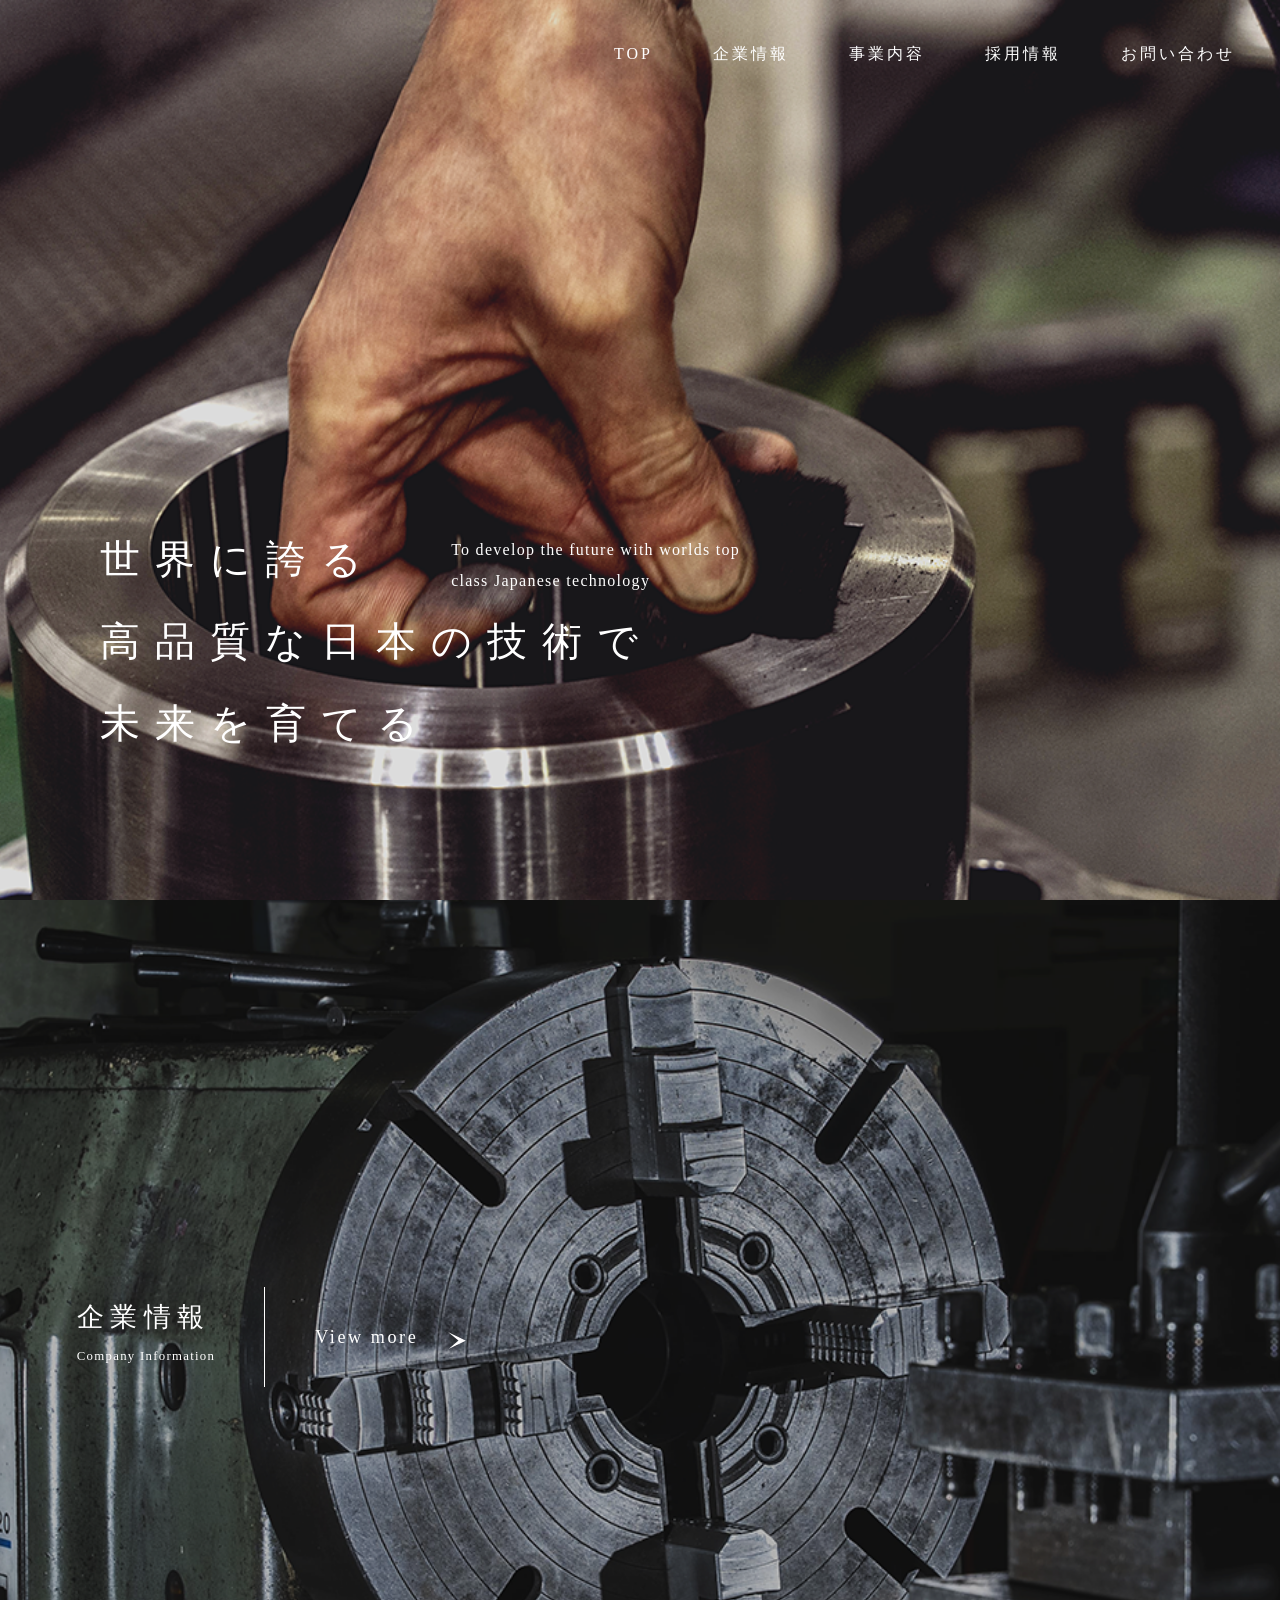
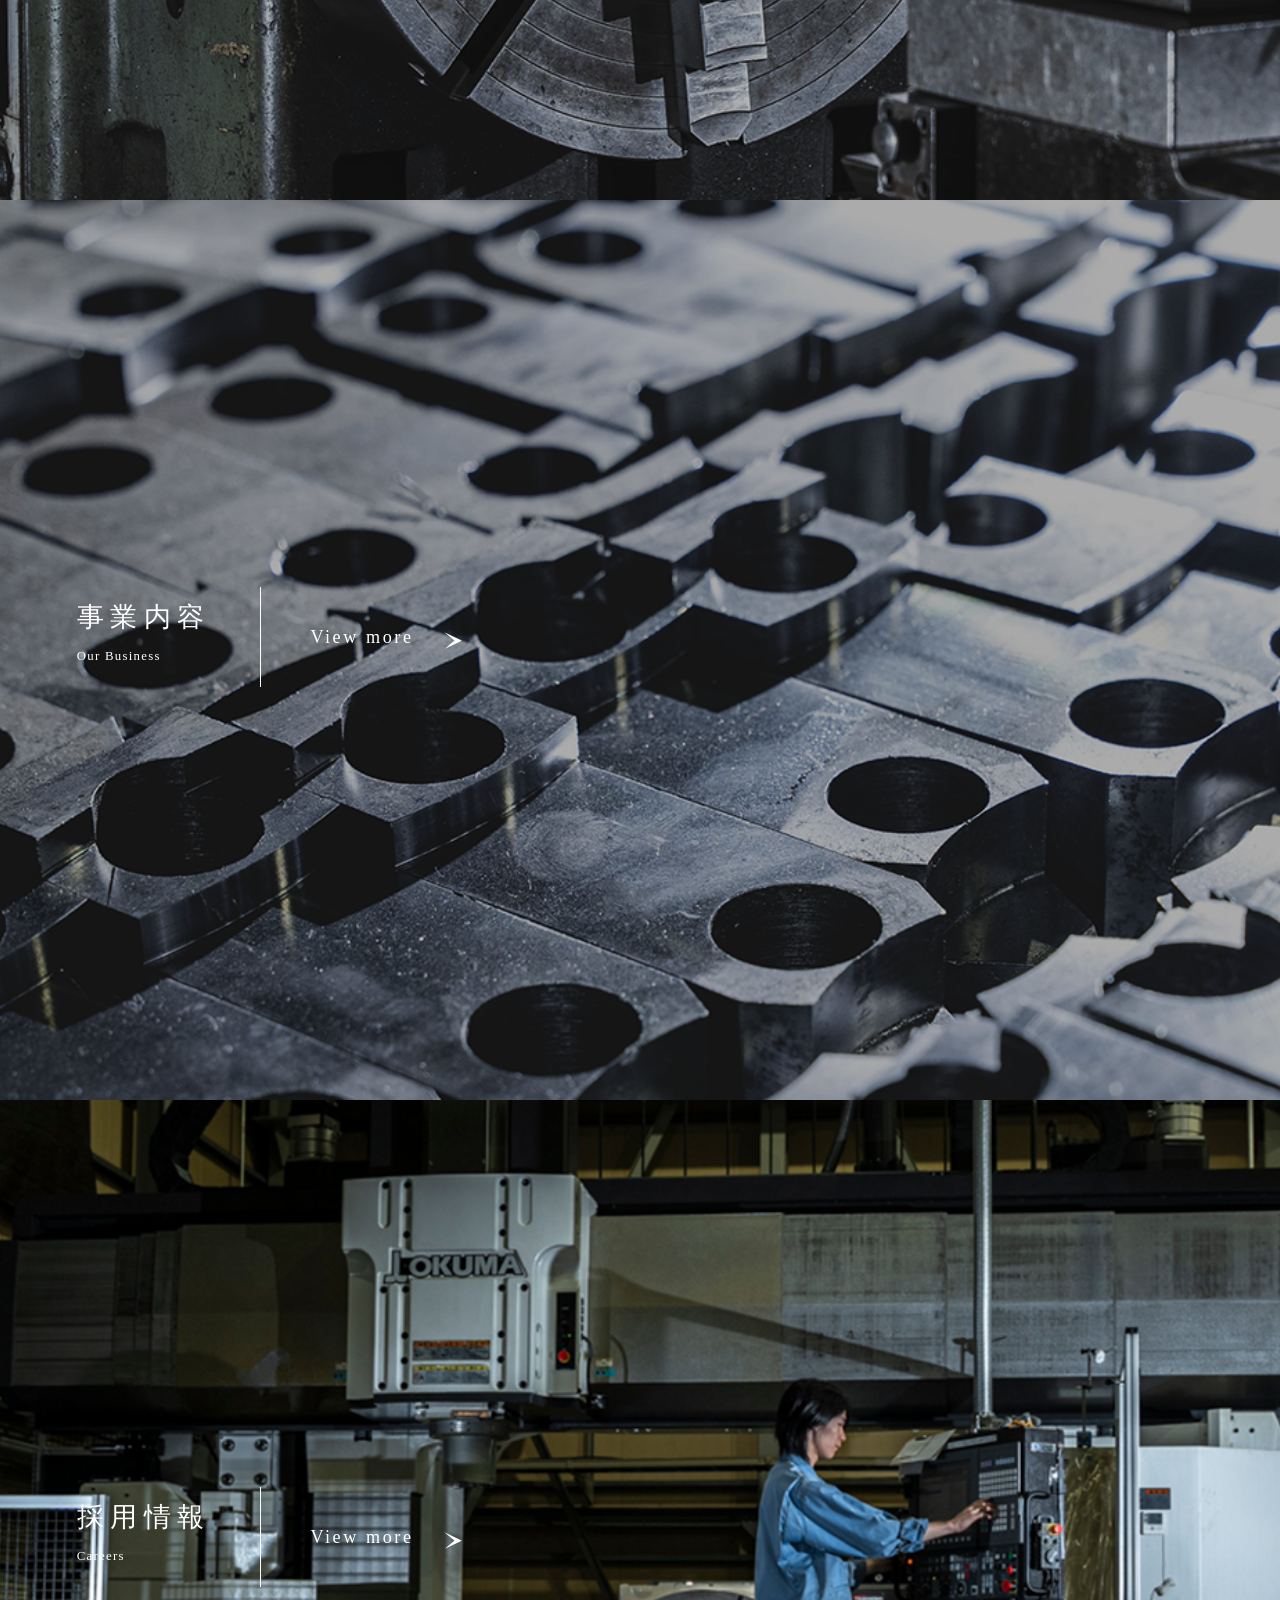
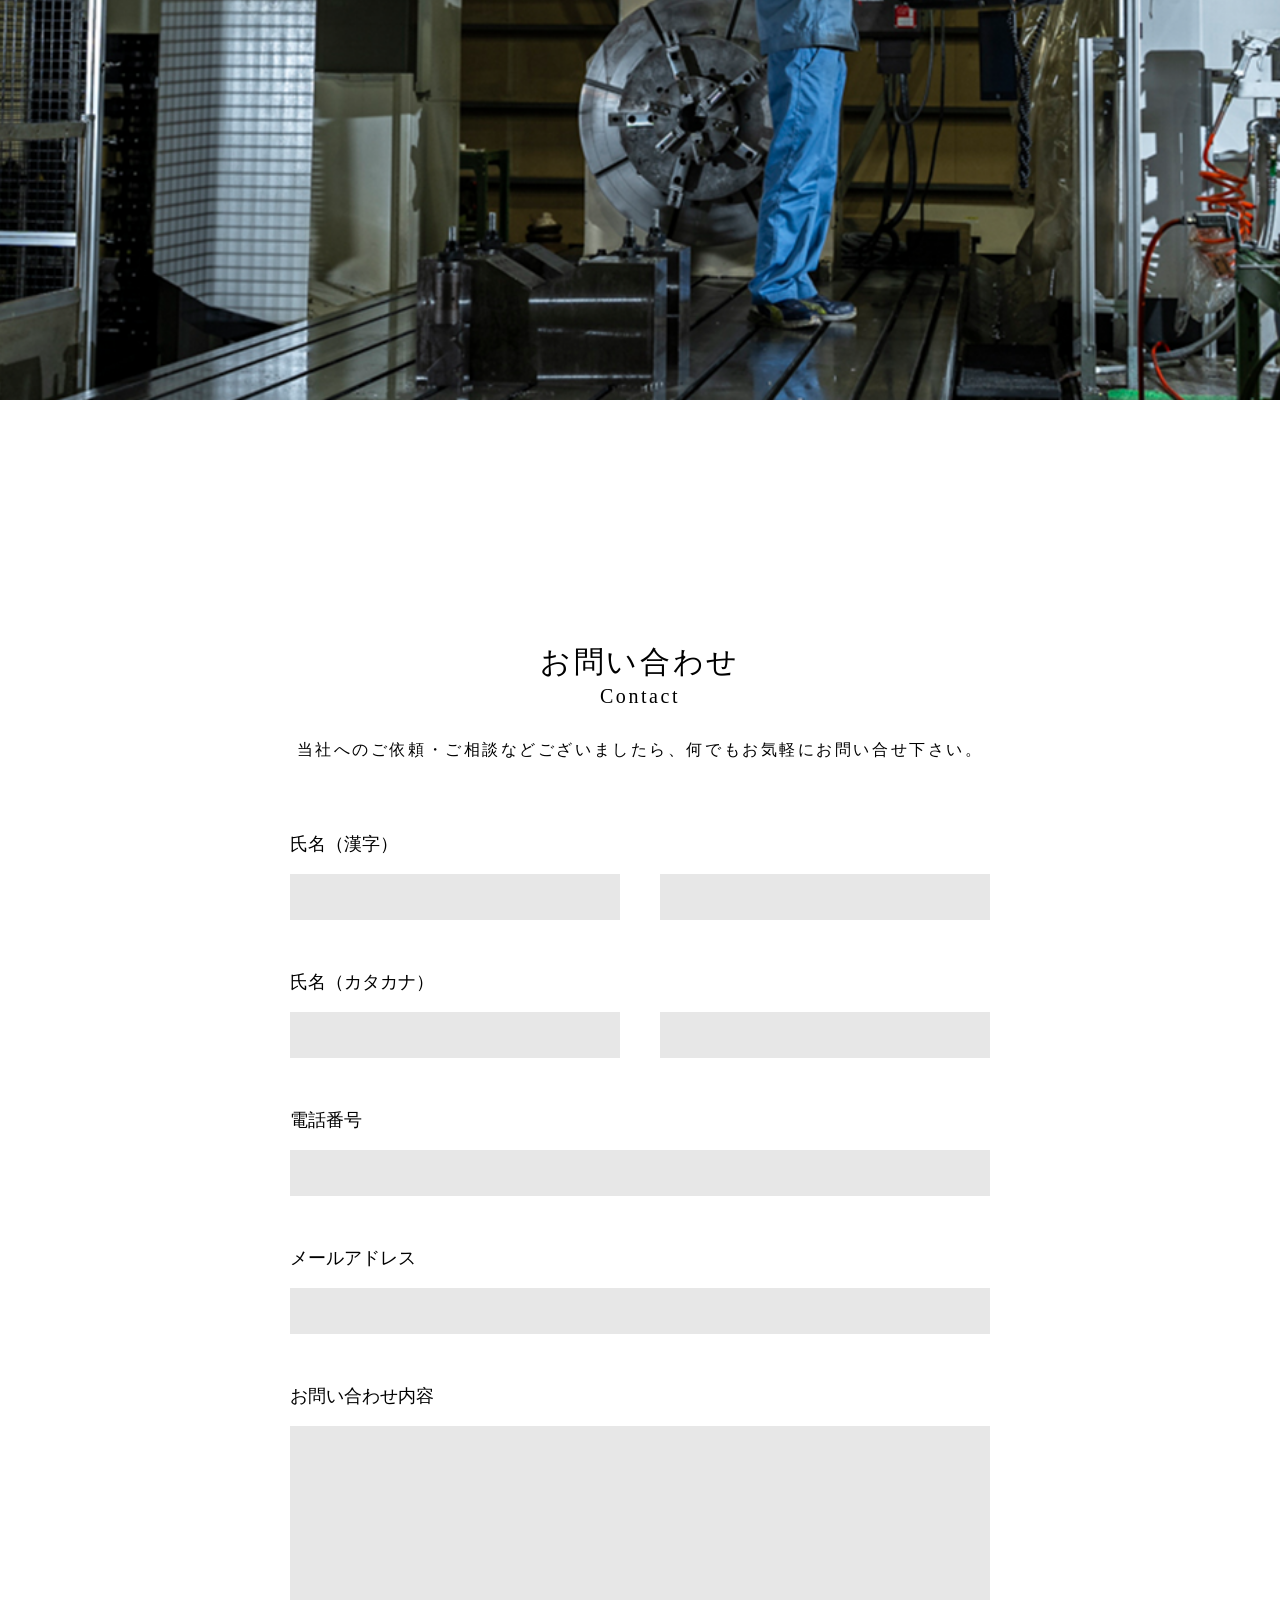
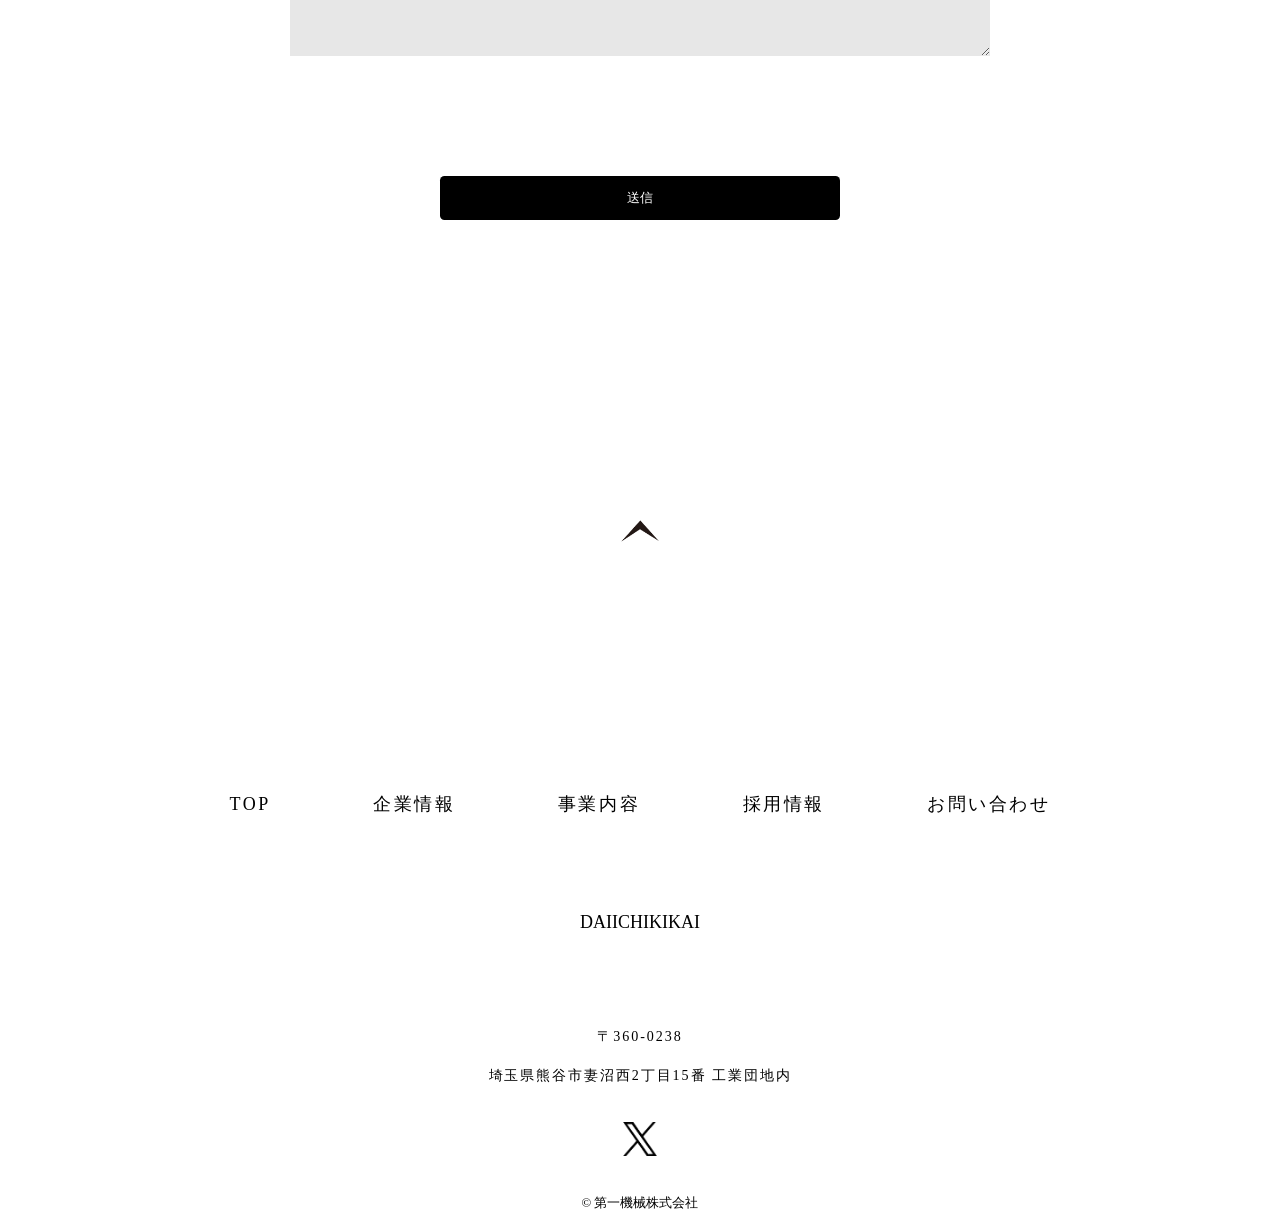
==== index.html @ a6902fd4 "first commit" ====
<!doctype html>
<html lang="ja">

<head>
  <meta charset="UTF-8">
  <meta http-equiv="X-UA-Compatible" content="IE=edge">
  <meta name="format-detection" content="telephone=no">
  <meta name="viewport" content="width = device-width, initial-scale=1, user-scalable=yes">
  <meta name="thumbnail" href="assets/images/thumbnail.png" />
  <title>第一機械株式会社</title>
  <link rel="stylesheet" href="assets/css/reset.css">
  <link rel="stylesheet" href="assets/css/common.css">
  <link rel="stylesheet" href="assets/css/top.css">
  <meta name="description" content="第一機械株式会社｜世界に誇る高品質な日本の技術で未来を育てる">
  <meta property="og:title" content="第一機械株式会社｜世界に誇る高品質な日本の技術で未来を育てる">
  <meta property="og:description" content="第一機械株式会社｜世界に誇る高品質な日本の技術で未来を育てる">
  <meta property="og:site_name" content="第一機械株式会社">
  <meta property="og:type" content="website">
  <meta property="og:image" content="assets/images/ogimage.png" />
  <link rel="icon" href="assets/images/favicon.ico" />

  <script>
    (function (d) {
      var config = {
        kitId: 'tjo6gta',
        scriptTimeout: 3000,
        async: true
      },
        h = d.documentElement, t = setTimeout(function () { h.className = h.className.replace(/\bwf-loading\b/g, "") + " wf-inactive"; }, config.scriptTimeout), tk = d.createElement("script"), f = false, s = d.getElementsByTagName("script")[0], a; h.className += " wf-loading"; tk.src = 'https://use.typekit.net/' + config.kitId + '.js'; tk.async = true; tk.onload = tk.onreadystatechange = function () { a = this.readyState; if (f || a && a != "complete" && a != "loaded") return; f = true; clearTimeout(t); try { Typekit.load(config) } catch (e) { } }; s.parentNode.insertBefore(tk, s)
    })(document);
  </script>
  <script>
    (function (d) {
      var config = {
        kitId: 'pbh4xmw',
        scriptTimeout: 3000,
        async: true
      },
        h = d.documentElement, t = setTimeout(function () { h.className = h.className.replace(/\bwf-loading\b/g, "") + " wf-inactive"; }, config.scriptTimeout), tk = d.createElement("script"), f = false, s = d.getElementsByTagName("script")[0], a; h.className += " wf-loading"; tk.src = 'https://use.typekit.net/' + config.kitId + '.js'; tk.async = true; tk.onload = tk.onreadystatechange = function () { a = this.readyState; if (f || a && a != "complete" && a != "loaded") return; f = true; clearTimeout(t); try { Typekit.load(config) } catch (e) { } }; s.parentNode.insertBefore(tk, s)
    })(document);
  </script>
</head>

<body>

  <header>
    <div id="header">
      <nav>
        <ul id="navi">
          <li><a href="index.html">TOP</a></li>
          <li><a href="company.html">企業情報</a></li>
          <li><a href="business.html">事業内容</a></li>
          <li><a href="careers.html">採用情報</a></li>
          <li><a href="index.html#contact">お問い合わせ</a></li>
        </ul>
      </nav>

      <!-- ボタン部分ここを後で追加するだけ-->
      <div class="nav_btn" id="nav_btn">
        <span class="hamburger_line hamburger_line1"></span>
        <span class="hamburger_line hamburger_line2"></span>
        <span class="hamburger_line hamburger_line3"></span>
      </div>
      <div class="nav_bg" id="nav_bg"></div>
      <!-- /ボタン部分ここを後で追加するだけ-->

    </div>
  </header>



  <main class="main">
    <section class="top">
      <h1>
        <img class="top_img" src="assets/images/top_top.png" alt="トップ写真">
      </h1>
      <div class="top_detail">
        <div class="top_detail_inner">
          <div class="top_title-eg">To develop the future with worlds top <br>class Japanese technology</div>
          <div class="top_title">世界に誇る<br>高品質な日本の技術で<br>未来を育てる</div>
        </div>
      </div>
    </section>
    <section class="heading">
      <a href="company.html" class="heading_img">
        <img class="top_img" src="assets/images/top_campany.png" alt="トップ企業情報写真">
        <div class="heading_detai">
          <div class="title">
            <h2 class="heading_title">企業情報</h2>
            <div class="heading_title-eng">Company Information</div>
          </div>
          <div class="viebtn">
            <div class="viewmore">View more</div>
            <div class="vie_arrow">
              <img src="assets/images/arrow.png" alt="矢印">
            </div>
          </div>
        </div>
      </a>
    </section>
    <section class="heading">
      <a href="business.html" class="heading_img">
        <img class="top_img" src="assets/images/top_business.png" alt="トップ事業内容写真">
        <div class="heading_detai">
          <div class="title">
            <h2 class="heading_title">事業内容</h2>
            <div class="heading_title-eng">Our Business</div>
          </div>
          <div class="viebtn">
            <div class="viewmore">View more</div>
            <div class="vie_arrow">
              <img src="assets/images/arrow.png" alt="矢印">
            </div>
          </div>
        </div>
      </a>
    </section>
    <section class="heading">
      <a href="careers.html" class="heading_img">
        <img class="top_img" src="assets/images/top_careers.png" alt="トップ採用情報写真">
        <div class="heading_detai">
          <div class="title">
            <h2 class="heading_title">採用情報</h2>
            <div class="heading_title-eng">Careers</div>
          </div>
          <div class="viebtn">
            <div class="viewmore">View more</div>
            <div class="vie_arrow">
              <img src="assets/images/arrow.png" alt="矢印">
            </div>
          </div>
        </div>
      </a>
    </section>
    <section>
      <div id="contact" class="contact">
        <div class="contact_title_container">
          <h2 class="contact_title">お問い合わせ</h2>
          <div class="contact_title-eng">Contact</div>
          <div class="contact_info">当社へのご依頼・ご相談などございましたら、<br class="sp_br">何でもお気軽にお問い合せ下さい。</div>
        </div>
        <form class="c-form"
          action="https://docs.google.com/forms/u/0/d/e/1FAIpQLScU6Q8vsycvmZbDkcTQjbGHfYc9w9YOo4WXfGH4aflBYgTzhw/formResponse"
          method="POST">
          <div class="c-form__item">
            <label class="c-form__label" for="field-name">氏名（漢字）</label>
            <div class="c-form__input-wrap">
              <input name="entry.2005620554" class="c-form__input" id="field-name" type="text" required="required" />
              <input name="entry.631674752" class="c-form__input" id="field-name" type="text" required="required" />
            </div>
          </div>
          <div class="c-form__item">
            <label class="c-form__label" for="field-name">氏名（カタカナ）</label>
            <div class="c-form__input-wrap">
              <input name="entry.47301622" class="c-form__input" id="field-kana" type="text" required="required" />
              <input name="entry.980879942" class="c-form__input" id="field-kana" type="text" required="required" />
            </div>
          </div>
          <div class="c-form__item">
            <label class="c-form__label" for="field-mail">電話番号</label>
            <input name="entry.1166974658" class="c-form__input" id="field-tel" type="tel" required="required" />
          </div>
          <div class="c-form__item">
            <label class="c-form__label" for="field-mail">メールアドレス</label>
            <input name="entry.1045781291" class="c-form__input" id="field-mail" type="email" required="required" />
          </div>
          <div class="c-form__item">
            <label class="c-form__label" for="field-message">お問い合わせ内容</label>
            <textarea name="entry.839337160" class="c-form__input" id="field-message"></textarea>
          </div>
          <div class="c-form__submit">
            <button class="contact-submit" type="submit">送信</button>
          </div>
        </form>
      </div>

    </section>


  </main>
  <footer class="footer">
    <div class="footer_content">
      <a href="#" id="page-top">
        <i class="footer_arrow">
          <img class="footer_arrow-img" src="assets/images/footerarrow.png" alt="トップへ戻る">
        </i>
      </a>
    </div>
    <ul class="nav">
      <li class="nav_list"><a class="nav_list-text" href="index.html">TOP</a></li>
      <li class="nav_list"><a class="nav_list-text" href="company.html">企業情報</a></li>
      <li class="nav_list"><a class="nav_list-text" href="business.html">事業内容</a></li>
      <li class="nav_list"><a class="nav_list-text" href="careers.html">採用情報</a></li>
      <li class="nav_list"><a class="nav_list-text" href="index.html#contact">お問い合わせ</a></li>
    </ul>
    <div class="logo">
      <div class="logo_img">
        <a href="">
          <img src="" alt="">
        </a>
      </div>
      <div class="name">DAIICHIKIKAI</div>
    </div>
    <div class="footer_access">
      <p>〒360-0238</p>
      <p class="footer_address">埼玉県熊谷市妻沼西2丁目15番 工業団地内</p>
    </div>
    <div class="sns">
      <ul class="sns">
        <li class="insta">
          <a target="_blank" href="https://x.com/UEyrpwnJqnm4yL0?s=20">
            <img src="assets/images/x.png" alt="X">
          </a>
        </li>
      </ul>
    </div>
    <div class="copywriter"><small>&copy; 第一機械株式会社</small></div>
    </div>
  </footer>

  <script>

    /* SP menu */
    function toggleNav() {
      var body = document.body;
      var hamburger = document.getElementById('nav_btn');
      var blackBg = document.getElementById('nav_bg');

      hamburger.addEventListener('click', function () {
        body.classList.toggle('nav_open'); //メニュークリックでnav-openというクラスがbodyに付与
      });
      blackBg.addEventListener('click', function () {
        body.classList.remove('nav_open'); //もう一度クリックで解除
      });
    }
    toggleNav();

  </script>
</body>

</html>
---- assets/css/common.css ----
@charset "UTF-8";


html {
  font-size: 62.5%;
  width: 100%;
  box-sizing: border-box;
  scroll-behavior: smooth;
  -webkit-font-smoothing: antialiased;
}

body {
  color: #ffffff;
  font-family: ryo-text-plusn, serif;
  font-weight: 500;
  font-size: 1.6rem;
}

a:hover {
  opacity: 0.5;
}

.none {
  display: none;
}

.wrapper {
  overflow: hidden;
}

*,
::before,
::after {
  box-sizing: border-box;
}

img {
  width: 100%;
  height: auto;
  vertical-align: bottom;
}

.footer {
  background-color: #fff;
  font-size: 1vw;
  color: #000;
}

.footer_content {
  text-align: center;
}

.footer_arrow-img {
  margin-top: 180px;
  width: 3%;
}

.nav {
  margin-top: 250px;
  display: flex;
  justify-content: center;
  font-size: 12px;
  font-weight: lighter;
}

.nav_list-text {
  color: #000;
  text-decoration: none;
  font-weight: lighter;
}

.nav_list {
  list-style: none;
  letter-spacing: 0.2vw;
  font-size: 18px;
}

.nav>.nav_list {
  margin: 0px 4vw;
}

.name {
  color: #000;
  font-size: 18px;
  text-align: center;
  margin-top: 70px;
}

.footer_access {
  margin-top: 90px;
  color: #000;
  font-size: 1.1vw;
  text-align: center;
  letter-spacing: 0.15vw;
}

.footer_address {
  margin-top: 15px;
}

.insta {
  margin-top: 35px;
  list-style: none;
  width: 2.6%;
  height: 2.6%;
  margin: 35px auto;
}

.copywriter {
  margin-top: 30px;
  color: #000;
  font-size: 1vw;
  text-align: center;
}

@media(max-width: 767px) {



  .footer {
    background-color: #fff;
    font-size: 1vw;
    color: #000;
  }

  .footer_content {
    text-align: center;
  }


  .footer_arrow-img {
    margin-top: 100px;
    width: 7%;
  }

  .nav {
    margin-top: 100px;
    display: block;
    text-align: center;
    justify-content: center;
    padding: 0 30px;
    font-size: 18px;
  }

  .nav_list {
    list-style: none;
    letter-spacing: 0.2vw;
  }

  .nav>.nav_list:nth-child(n+2) {
    margin-top: 40px;
  }

  */ .name {
    margin-top: 120px;
    font-size: 20px;
  }

  .footer_access {
    font-size: 12px;
    text-align: center;
    letter-spacing: 1.5px;
  }

  .footer_address {
    margin-top: 10px;
  }

  .insta {
    margin-top: 35px;
    list-style: none;
    width: 4.6%;
    height: 4.6%;
    margin: 35px auto;
  }

  .copywriter {
    font-size: 12px;
  }
}


/* common 
-------------------------------------------------------------*/
* {
  box-sizing: border-box;
}

body {
  font-size: 16px;
  line-height: 150%;
  position: relative;
}

.sp {
  display: none;
}

a {
  -webkit-transition: all 0.5s ease 0s;
  transition: all 0.5s ease 0s;
  text-decoration: none;
}

.ff_serif {
  font-family: 'Noto Serif JP', serif;
}



/* header 
-------------------------------------------------------------*/
#header {
  position: absolute;
  z-index: 999999;
  right: 0;
}

#header h1 {
  margin-right: auto;
}

#header h1 a:hover {
  opacity: .7;
}

#header #navi {
  margin-right: 15px;
  font-size: 16px;
  display: flex;
  align-items: center;
}

#header #navi li {
  padding: 42px 30px;
}

#header #navi li a {
  color: #fff;
  font-size: 16px;
  letter-spacing: 3px;
}

#header #navi li a:hover {
  text-decoration: none;
}

#header #navi li.sns a {
  font-size: 25px;
}

#header #navi li.sns a:hover {
  color: inherit;
}

#header #navi li.fb a:hover {
  color: #3b5998;
}

#header #navi li.ig a:hover {
  color: #262626;
}

/* footer 
-------------------------------------------------------------*/
#footer {
  color: #fff;
  padding: 40px 0 0;
  background: #000;
}

#footer .footer_address {
  text-align: center;
}

#footer .footer_address dd {
  font-size: 12px;
  margin-top: 15px;
}

#footer .footer_info {
  flex-flow: row wrap;
  align-items: center;
  justify-content: center;
  margin-top: 30px;
  width: 100%;
  display: flex;
}

#footer .footer_info li {
  margin: 0 20px;
}

#footer .footer_info li dl {
  flex-flow: row wrap;
  align-items: center;
  justify-content: center;
  display: flex;
}

#footer .footer_info li dl dt {
  margin-right: 20px;
  padding: 10px 20px;
  border: 1px solid #fff;
}

#footer .footer_info li dl dd {
  font-size: 14px;
}

#footer .footer_info li dl dd em {
  font-style: normal;
  font-weight: bold;
  padding-right: 15px;
}

#footer .copyright {
  font-size: 12px;
  text-align: center;
  margin-top: 40px;
  padding: 15px 0;
}




@media(max-width: 767px) {

  /* common 
-------------------------------------------------------------*/
  * {
    box-sizing: border-box;
    -webkit-text-size-adjust: 100%;
  }

  body {
    font-size: 14px;
    line-height: 150%;
  }

  .pc {
    display: none;
  }

  .ff_serif {
    font-family: 'Noto Serif JP', serif;
  }

  a:hover {
    text-decoration: none;
  }

  /* header 
-------------------------------------------------------------*/
  #header {
    padding: 3%;
    width: 100%;
    height: 60px;
    z-index: 9999999;
    top: 0;
    left: 0;
    position: fixed;
  }

  #header h1 {
    height: auto;
    float: left;
  }

  #header h1 img {
    width: 100%;
  }


  #header #navi li {
    padding: 30px 20px;
    font-size: 18px;
    text-align: center;
  }

  #header #navi li:last-child {
    margin-top: 5px !important;
  }

  #header #navi li a {
    font-size: 18px;
    letter-spacing: 4px;
    font-weight: 500;
    color: #000;
    display: block;
    text-decoration: none;
  }

  #header #navi li.sns {
    display: block;
    border-bottom: none;
    margin: 20px auto 0;
    padding: 0;
    width: 97%;
  }

  #header #navi li.sns a {
    font-size: 16px;
    color: #fff;
    text-align: center;
    margin: 0 auto;
    width: 100%;
    display: block;

  }

  #header #navi li.sns a i {
    font-size: 20px;
    margin: 0 5px 0 0;
  }

  #header #navi li.fb a {
    background: #3b5998;
    padding: 20px 10px;
    text-align: center;
  }

  #header #navi li.ig a {
    background: #262626;
    padding: 20px 10px;
  }


  /* bager menu */

  #header #navi {
    display: block;
    transition: all .6s;
    overflow-y: auto;
    width: 100%;
    height: 100vh;
    z-index: 200;
    top: 0;
    right: -152%;
    background-color: #f0f0ee;
    position: fixed;
    padding-top: 120px;
  }

  #header .nav_btn {
    width: 42px;
    height: 44px;
    z-index: 300;
    top: 20px;
    right: 20px;
    cursor: pointer;
    position: absolute;
  }

  .hamburger_line {
    transition: all .6s;
    width: 41px;
    height: 1.3px;
    background-color: #000;
    position: absolute;
  }

  .hamburger_line1 {
    top: 10px;
    background-color: #fff;
  }

  .hamburger_line2 {
    top: 21px;
    background-color: #fff;
  }

  .hamburger_line3 {
    top: 32px;
    background-color: #fff;
  }

  .nav_bg {
    opacity: 0;
    transition: all .6s;
    width: 100vw;
    height: 100vh;
    z-index: 100;
    top: 0;
    left: 0;
    visibility: hidden;
    background-color: #000;
    cursor: pointer;
    position: fixed;
  }

  /* 表示された時用のCSS */
  .nav_open #header #navi {
    right: 0;
    margin-right: 0;
  }

  .nav_open .nav_bg {
    opacity: .8;
    visibility: visible;
  }

  .nav_open .hamburger_line1 {
    transform: rotate(45deg);
    top: 20px;
    background-color: #000;
  }

  .nav_open .hamburger_line2 {
    width: 0;
    left: 50%;
  }

  .nav_open .hamburger_line3 {
    transform: rotate(-45deg);
    top: 20px;
    background-color: #000;
  }
}
---- assets/css/top.css ----
@charset "UTF-8";


.top {
  position: relative;
  /*相対配置*/
}

.top_detail {
  position: absolute;
  /*絶対配置*/
  color: #fff;
  bottom: 15%;
  left: 100px;
}

.top_title-eg {
  position: absolute;
  top: 15px;
  bottom: 0px;
  right: -87px;
  font-weight: lighter;
  line-height: 31px;
  letter-spacing: 0.1vw;
  white-space: nowrap;
}

.top_detail_inner {
  position: relative;
}

.top_img {
  height: 100vh;
  object-fit: cover;
}


.top_title,
.top_tiele-eg {
  color: #fff;
}

.top_title {
  font-weight: 300;
  /* font-style: normal; */
  font-weight: 100;
  font-size: 40px;
  letter-spacing: 15px;
  line-height: 82px;
}


.title {
  position: relative;
}

.title::after {
  position: absolute;
  content: "";
  width: 0.8px;
  height: 100px;
  background-color: #fff;
  top: 50%;
  right: -50px;
  transform: translateY(-50%);
}

.heading_img {
  position: relative;
  display: block;
  transition: 0.3s;
}
.heading_img:hover {
  opacity: 0.8;
}
.heading_detai {
  position: absolute;
  /*絶対配置*/
  top: 45%;
  left: 6%;
  display: flex;
  color: #fff;
}


.heading_title {
  font-size: 2.1vw;
  font-weight: 300;
  font-style: normal;
  letter-spacing: 0.5vw;
}

.heading_title-eng {
  font-size: 1vw;
  font-weight: 300;
  font-style: normal;
  letter-spacing: 0.1vw;
  margin-top: 15px;
}

.viebtn {
  display: flex;
  justify-content: center;
  align-items: center;
}

.viewmore {
  font-size: 1.42vw;
  font-weight: lighter;
  font-style: normal;
  letter-spacing: 0.2vw;
  margin-left: 100px;
}

.vie_arrow {
  /* width: 12%; */
  margin-left: 30px;
}

.contact {
  margin-top: 250px;
  text-align: center;
}

.contact_title {
  color: #000;
  font-size: 30px;
  font-weight: 300;
  font-style: normal;
  letter-spacing: 0.2vw;
}

.contact_title-eng {
  color: #000;
  font-size: 20px;
  font-weight: lighter;
  font-style: normal;
  letter-spacing: 0.2vw;
  margin-top: 10px;
}

.contact_info {
  color: #000;
  font-family: "ryo-gothic-plusn", sans-serif;
  font-weight: lighter;
  font-style: normal;
  font-size: 16px;
  letter-spacing: 0.2vw;
  margin-top: 30px;
}

.contact_detail {
  margin-top: 70px;
}

.contact_detail>.text:nth-child(n+1) {
  margin-top: 50px;
}

.c-form {
  max-width: 700px;
  margin: 0 auto;
}

.c-form__item {
  text-align: left;
  display: grid;
}

.c-form__label {
  color: #000;
  font-size: 18px;
}

input {
  width: 100%;
  height: 46px;
}

.c-form__input,
.c-form__input {
  margin-top: 18px;
  padding: 1rem 2rem;
  background-color: #e7e7e7;
  border: none;
}

.c-form__input-wrap {
  display: flex;
}

.c-form__item {
  margin-top: 50px;
}

.c-form__item:first-child {
  margin-top: 70px;
}

.c-form__input-wrap>input:first-child {
  margin-right: 40px;
}

.c-form__item>.c-form__input:first-child {
  padding: 3rem 10rem;
}

textarea {
  height: 230px;
}

.contact-submit {
  width: 400px;
  margin: 120px auto;
  padding: 1.3rem 17rem;
  color: #fff;
  background-color: #000;
  border-radius: 0.5vh;
  border: none;
}

.sp_br {
  display: none;
}




@media(max-width: 767px) {



  .top {
    position: relative;
    /*相対配置*/
  }

  .top_detail {
    position: absolute;
    /*絶対配置*/
    color: #fff;
    bottom: 36%;
    left: 30px;
  }

  .top_title-eg {
    font-size: 12px;
    position: absolute;
    top: auto;
    right: auto;
    bottom: -51px;
    font-weight: lighter;
    line-height: 18px;
    letter-spacing: 0.1vw;
    white-space: nowrap;
  }

  .top_detail_inner {
    position: relative;
  }

  .top_img {
    height: 100vh;
    object-fit: cover;
  }


  .top_title,
  .top_tiele-eg {
    color: #fff;
  }

  .top_title {
    font-weight: 300;
    font-weight: 100;
    font-size: 20px;
    letter-spacing: 7px;
    line-height: 39px;
  }


  .title {
    position: relative;
  }

  .title::after {
    position: absolute;
    content: "";
    width: 0.8px;
    height: 65px;
    background-color: #fff;
    top: 50%;
    right: -30px;
    transform: translateY(-50%);
  }

  .heading_img {
    position: relative;
  }

  .heading_img:hover {
    background-color: #000;
    color: #fff;
    opacity: 5;
  }

  .heading_detai {
    position: absolute;
    /*絶対配置*/
    top: 45%;
    left: 13%;
    display: flex;
  }


  .heading_title {
    font-size: 4vw;
    font-weight: 300;
    font-style: normal;
    letter-spacing: 0.5vw;
  }

  .heading_title-eng {
    font-size: 3vw;
    font-weight: 300;
    font-style: normal;
    letter-spacing: 0.1vw;
    margin-top: 12px;
  }

  .viebtn {
    display: flex;
    justify-content: center;
    align-items: center;
  }

  .viewmore {
    font-size: 3vw;
    font-weight: lighter;
    font-style: normal;
    letter-spacing: 0.2vw;
    margin-left: 62px;
  }

  .vie_arrow {
    width: 7%;
    margin-left: 25px;
  }

  .contact {
    margin-top: 100px;
    text-align: center;
  }

  .contact_title {
    font-size: 18px;
    letter-spacing: 1px;
  }

  .contact_title-eng {
    font-size: 12px;
    letter-spacing: 0.8px;
  }

  .contact_info {
    font-size: 12px;
    letter-spacing: 0.8px;
  }

  .contact_detail {
    margin-top: 70px;
  }

  .contact_detail>.text:nth-child(n+1) {
    margin-top: 50px;
  }

  .c-form {
    max-width: 700px;
    margin: 0 30px;
  }

  .c-form__item {
    text-align: left;
    display: grid;
  }

  .c-form__label {
    color: #000;
    font-size: 14px;
  }

  .c-form__input {
    margin-top: 5px;
    width: 100%;
    padding: 10px;
    background-color: #e7e7e7;
    border: none;
  }

  .c-form__item {
    margin-top: 20px;
  }

  .c-form__item:first-child {
    margin-top: 70px;
  }

  .c-form__item>.c-form__input:first-child {
    padding: 3rem 10rem;
  }

  .contact-submit {
    width: 255px;
    margin: 60px auto;
    padding: 10px;
  }

  .sp_br {
    display: block;
  }




}
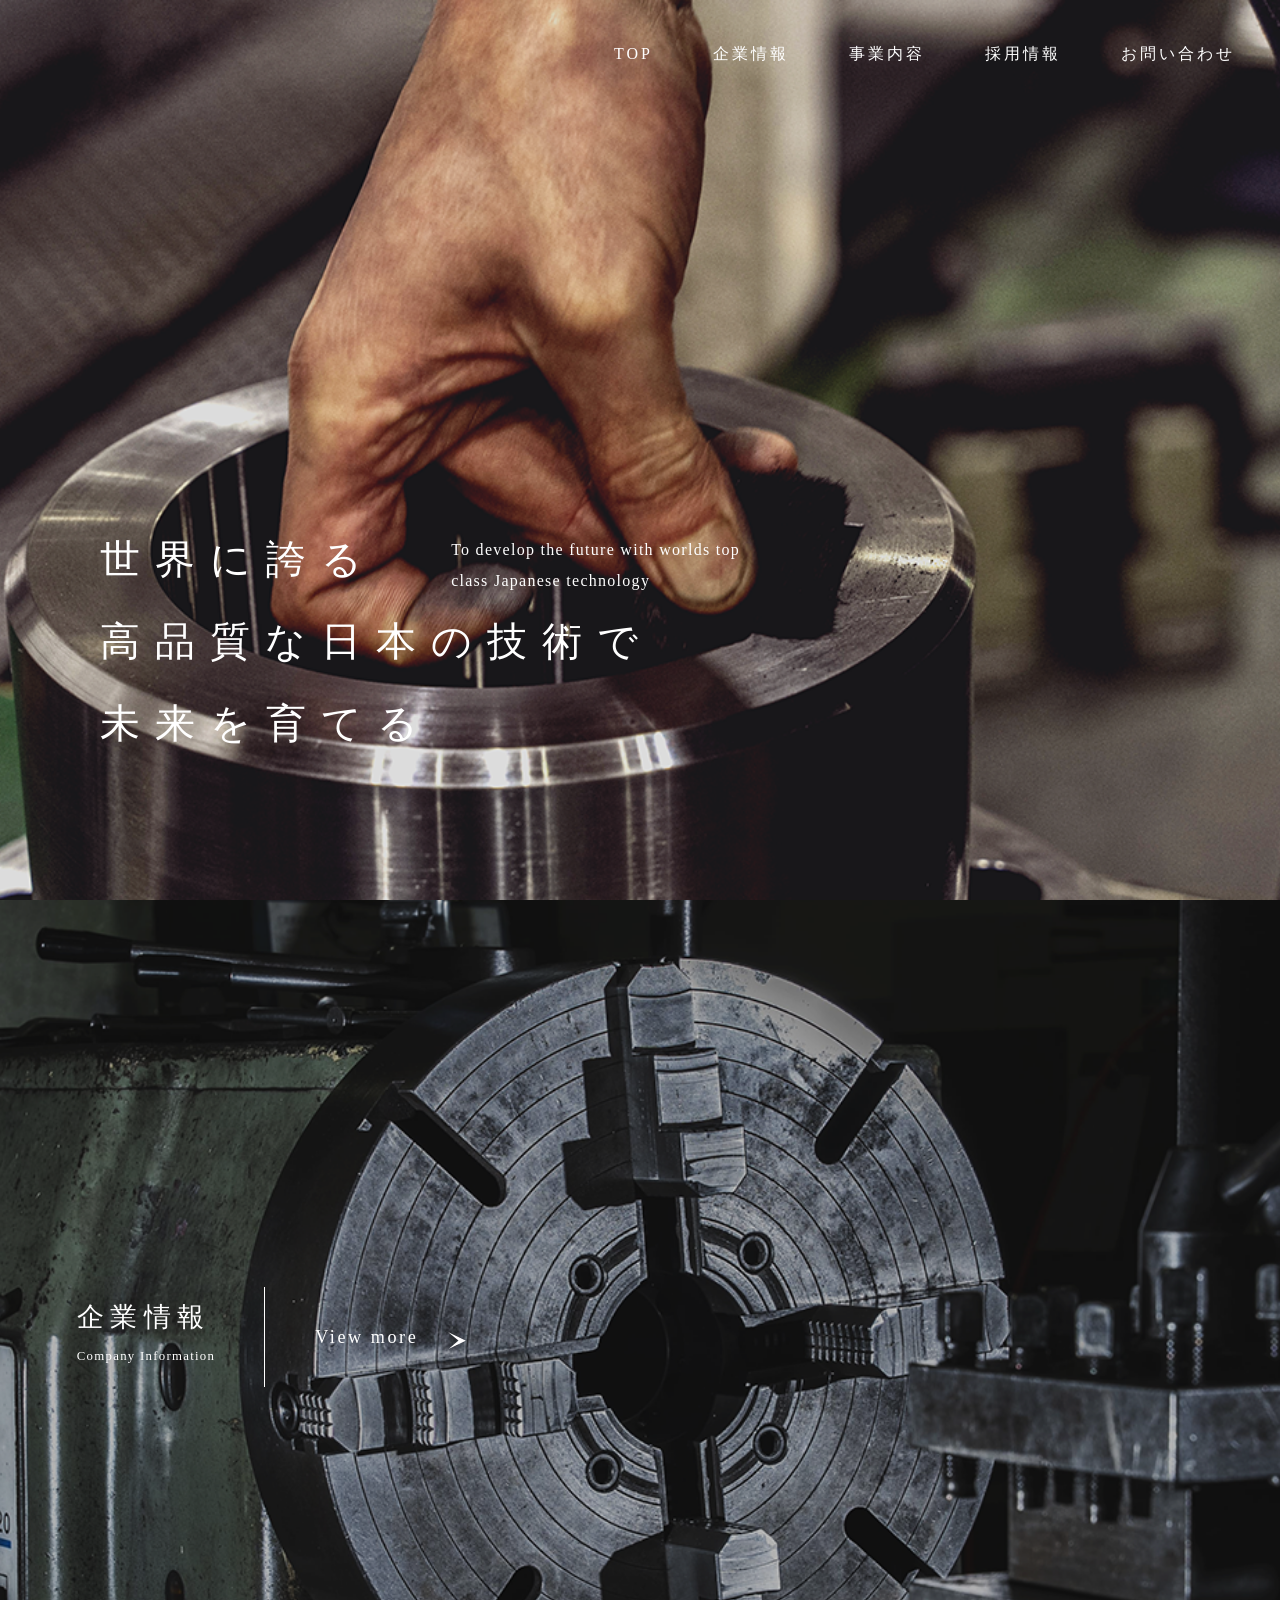
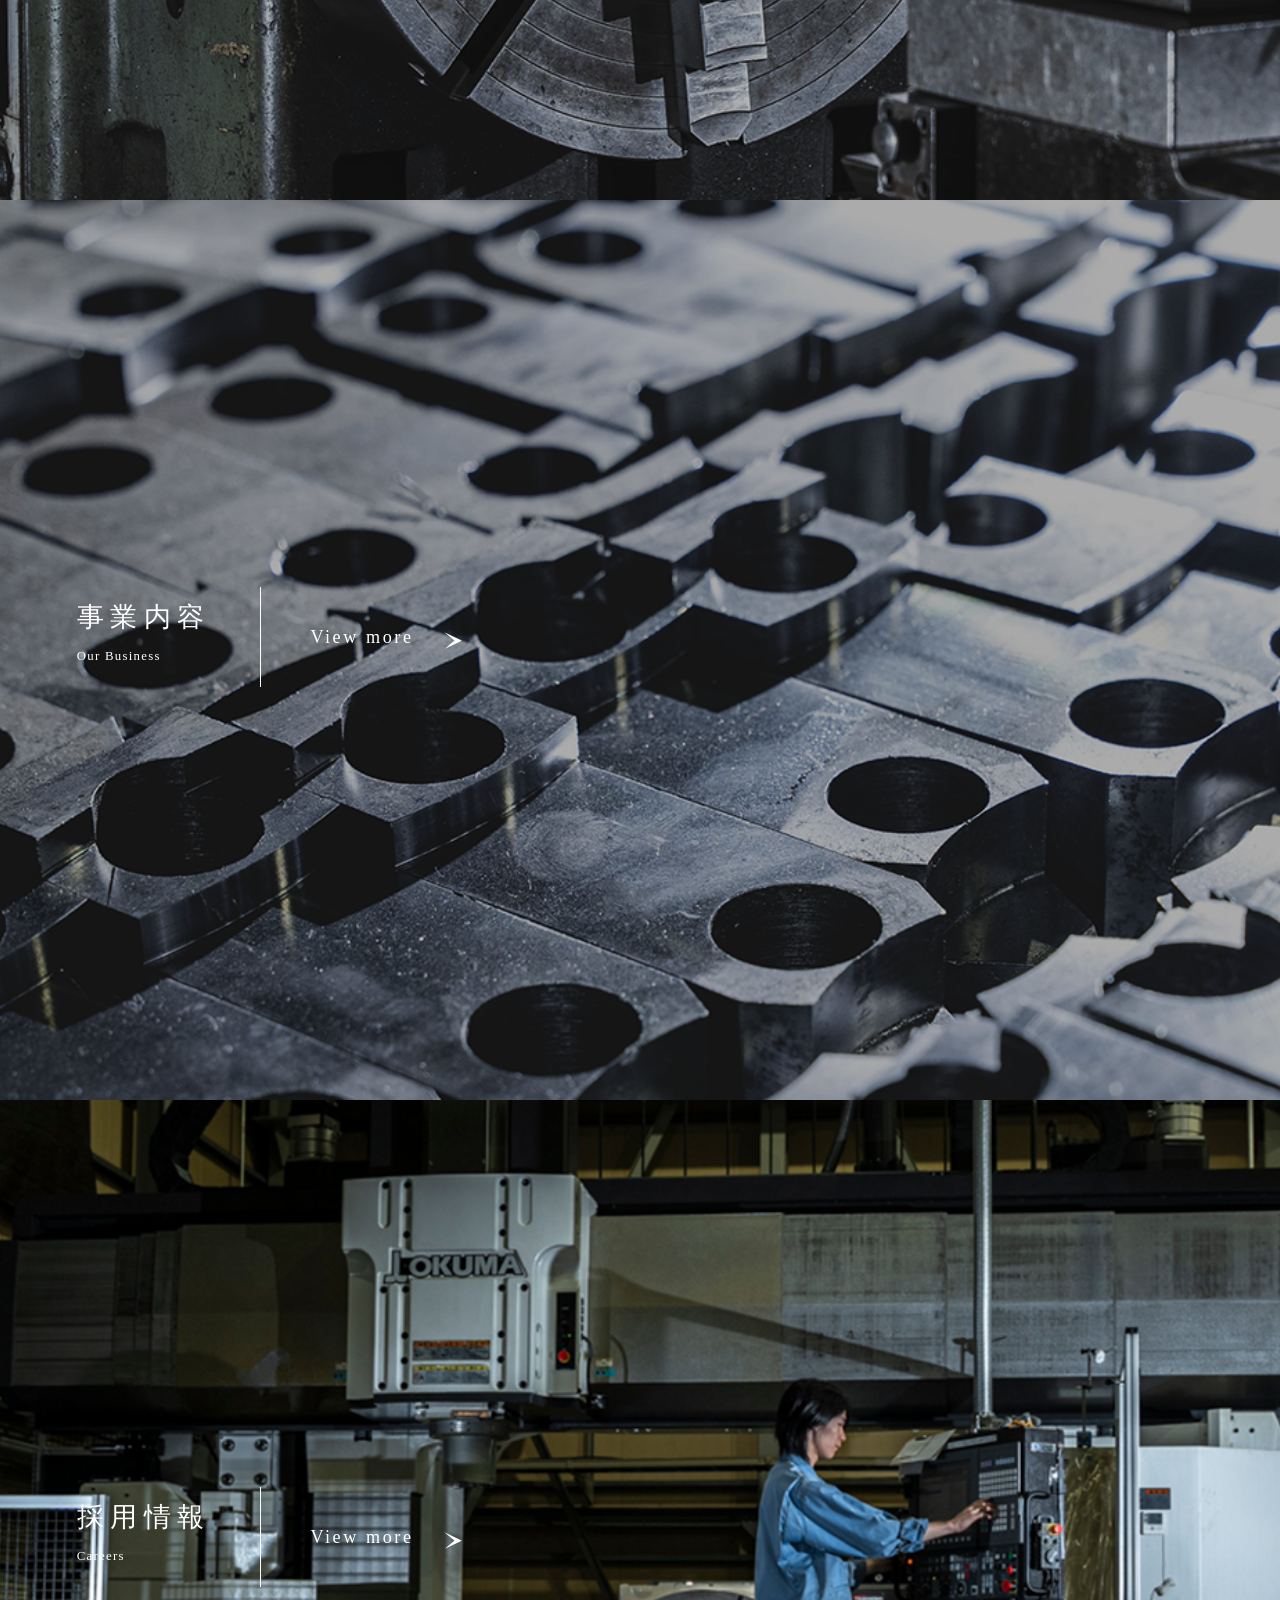
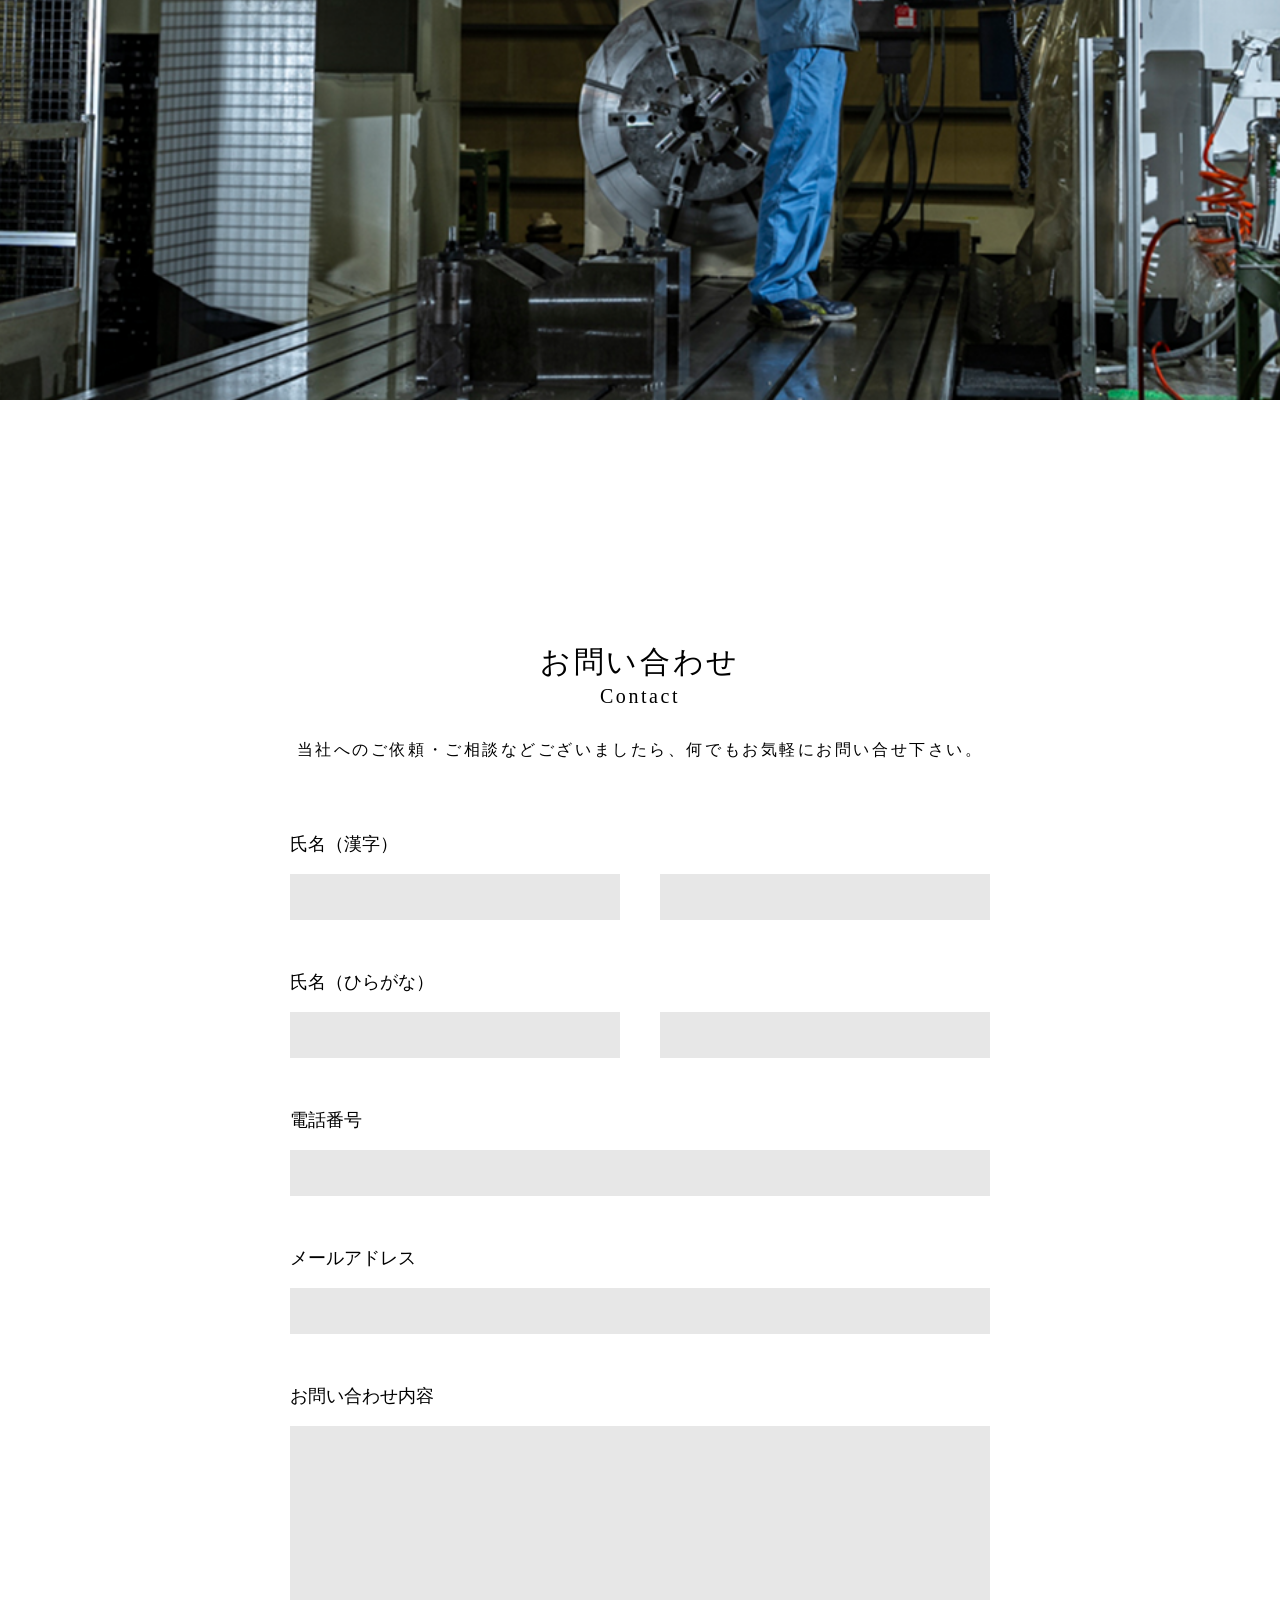
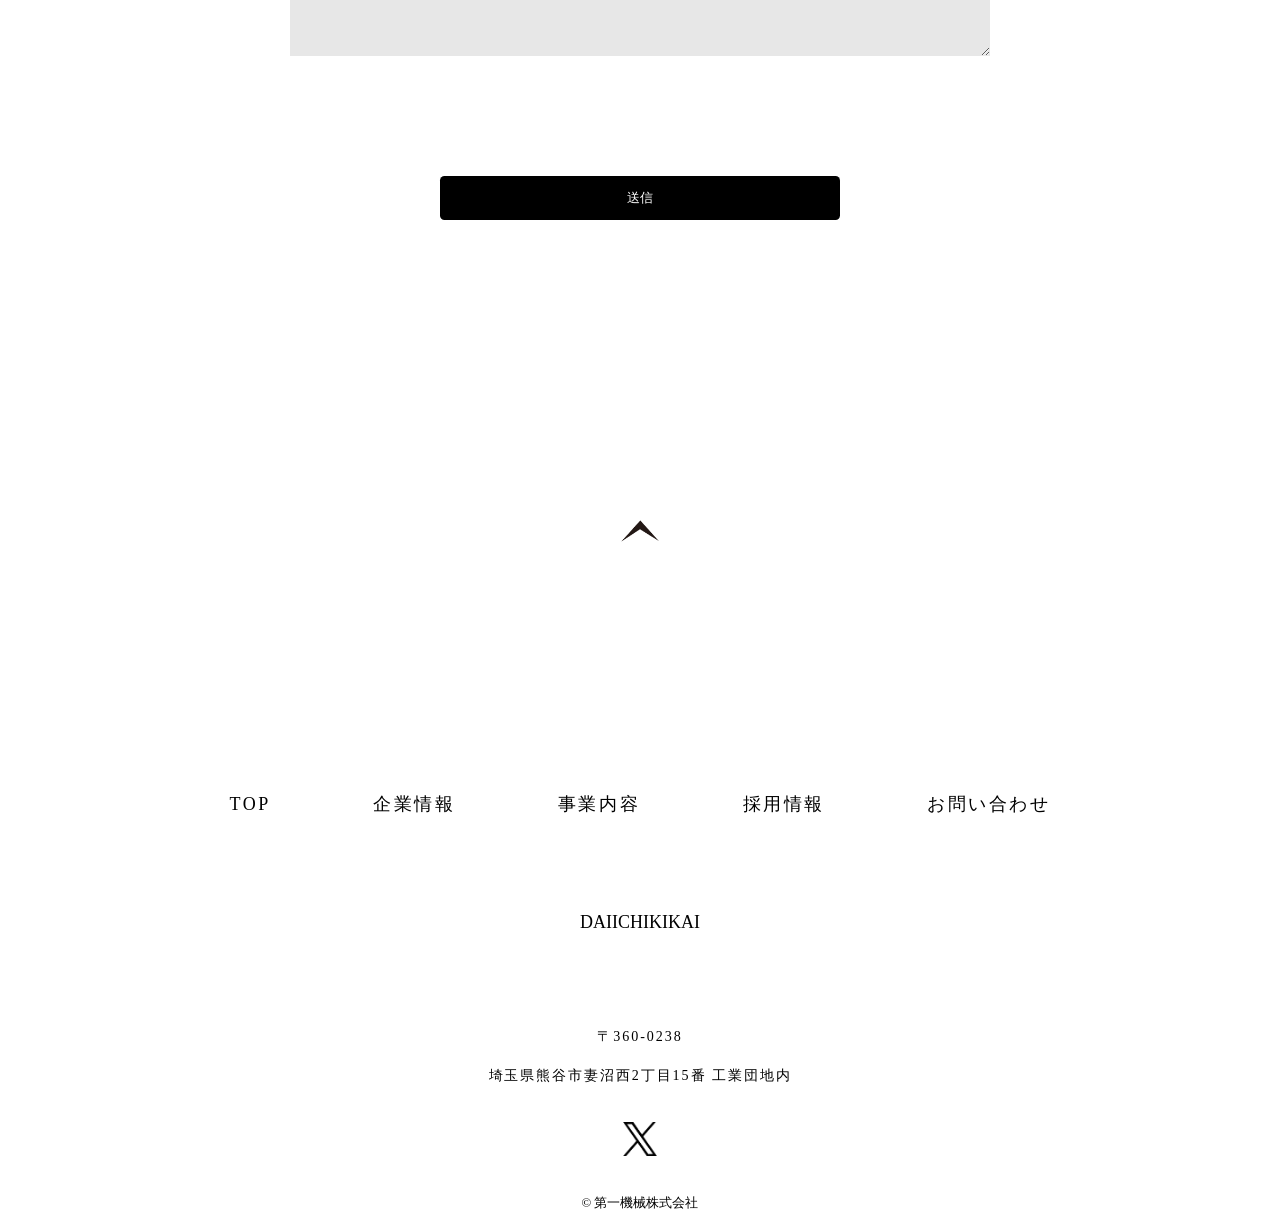
==== commit 8b024002: "deploy test" ====
--- a/index.html
+++ b/index.html
@@ -150,7 +150,7 @@
             </div>
           </div>
           <div class="c-form__item">
-            <label class="c-form__label" for="field-name">氏名（カタカナ）</label>
+            <label class="c-form__label" for="field-name">氏名（ひらがな）</label>
             <div class="c-form__input-wrap">
               <input name="entry.47301622" class="c-form__input" id="field-kana" type="text" required="required" />
               <input name="entry.980879942" class="c-form__input" id="field-kana" type="text" required="required" />
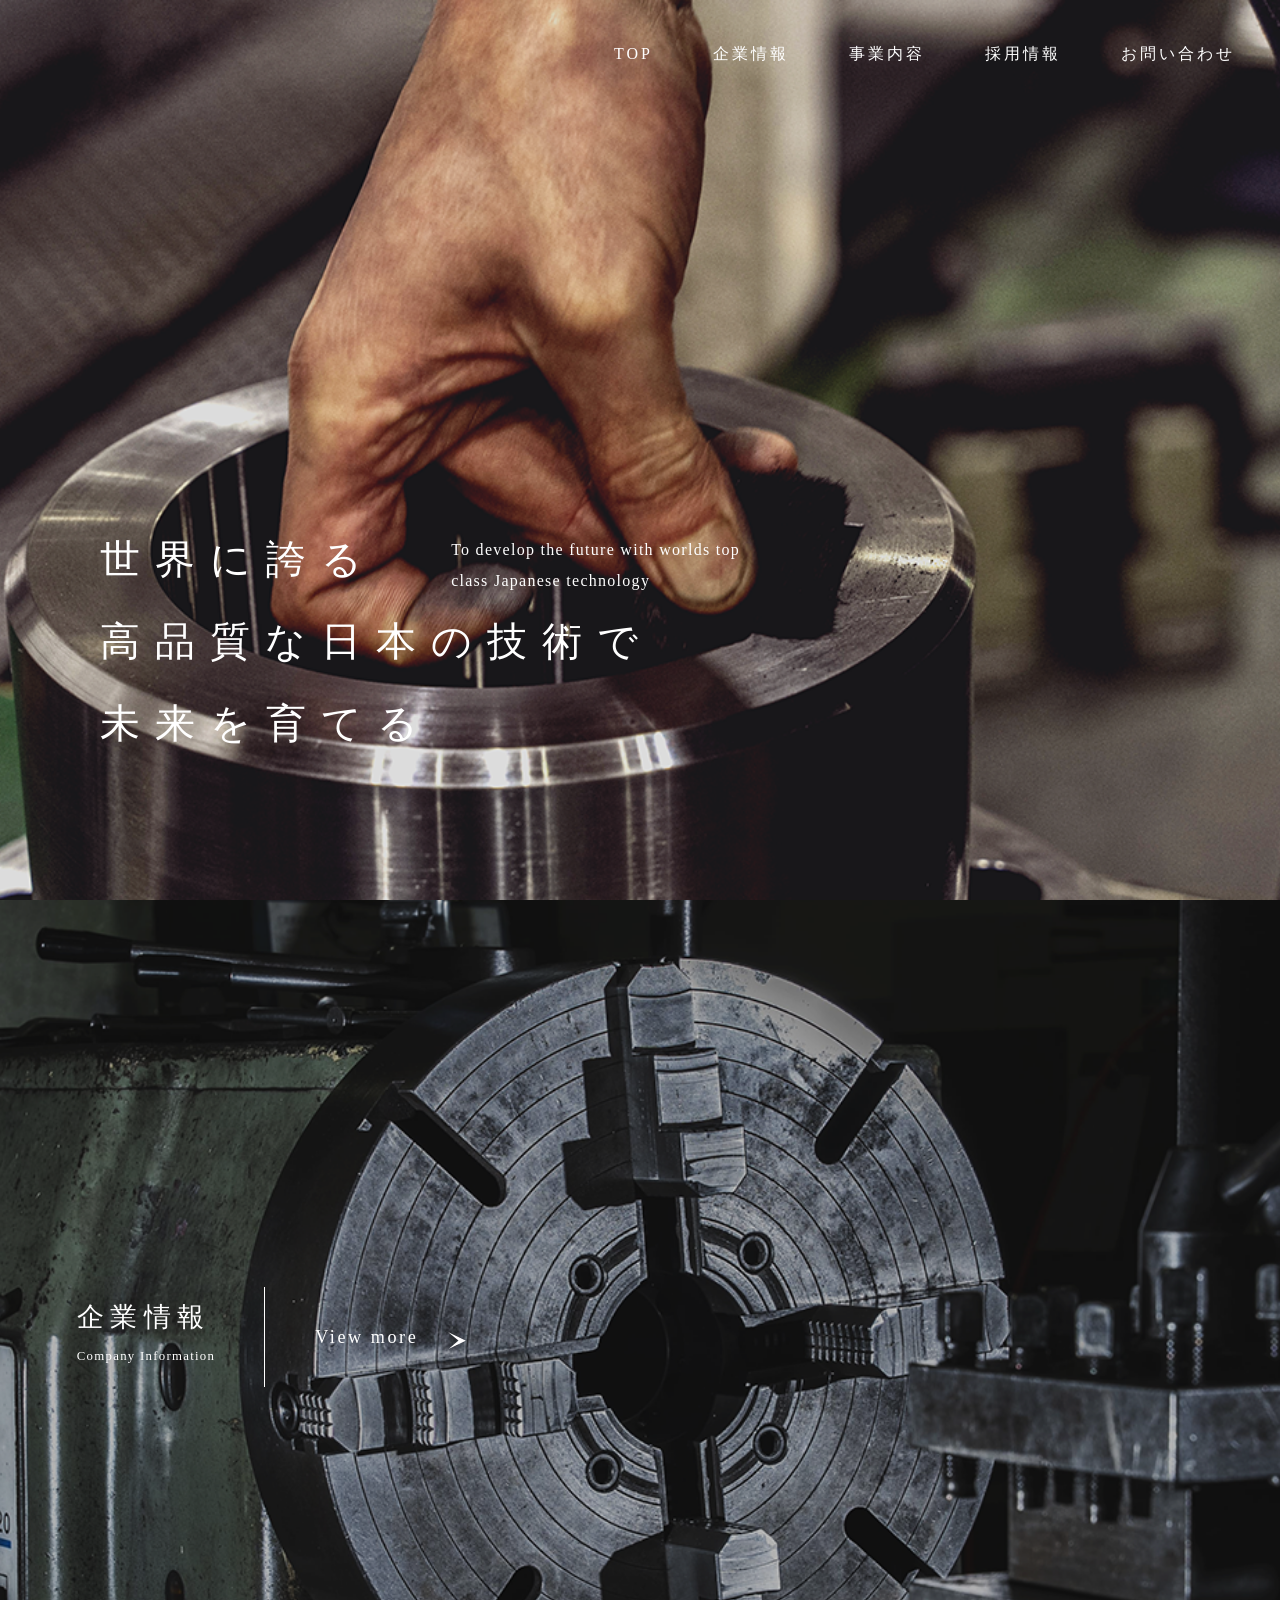
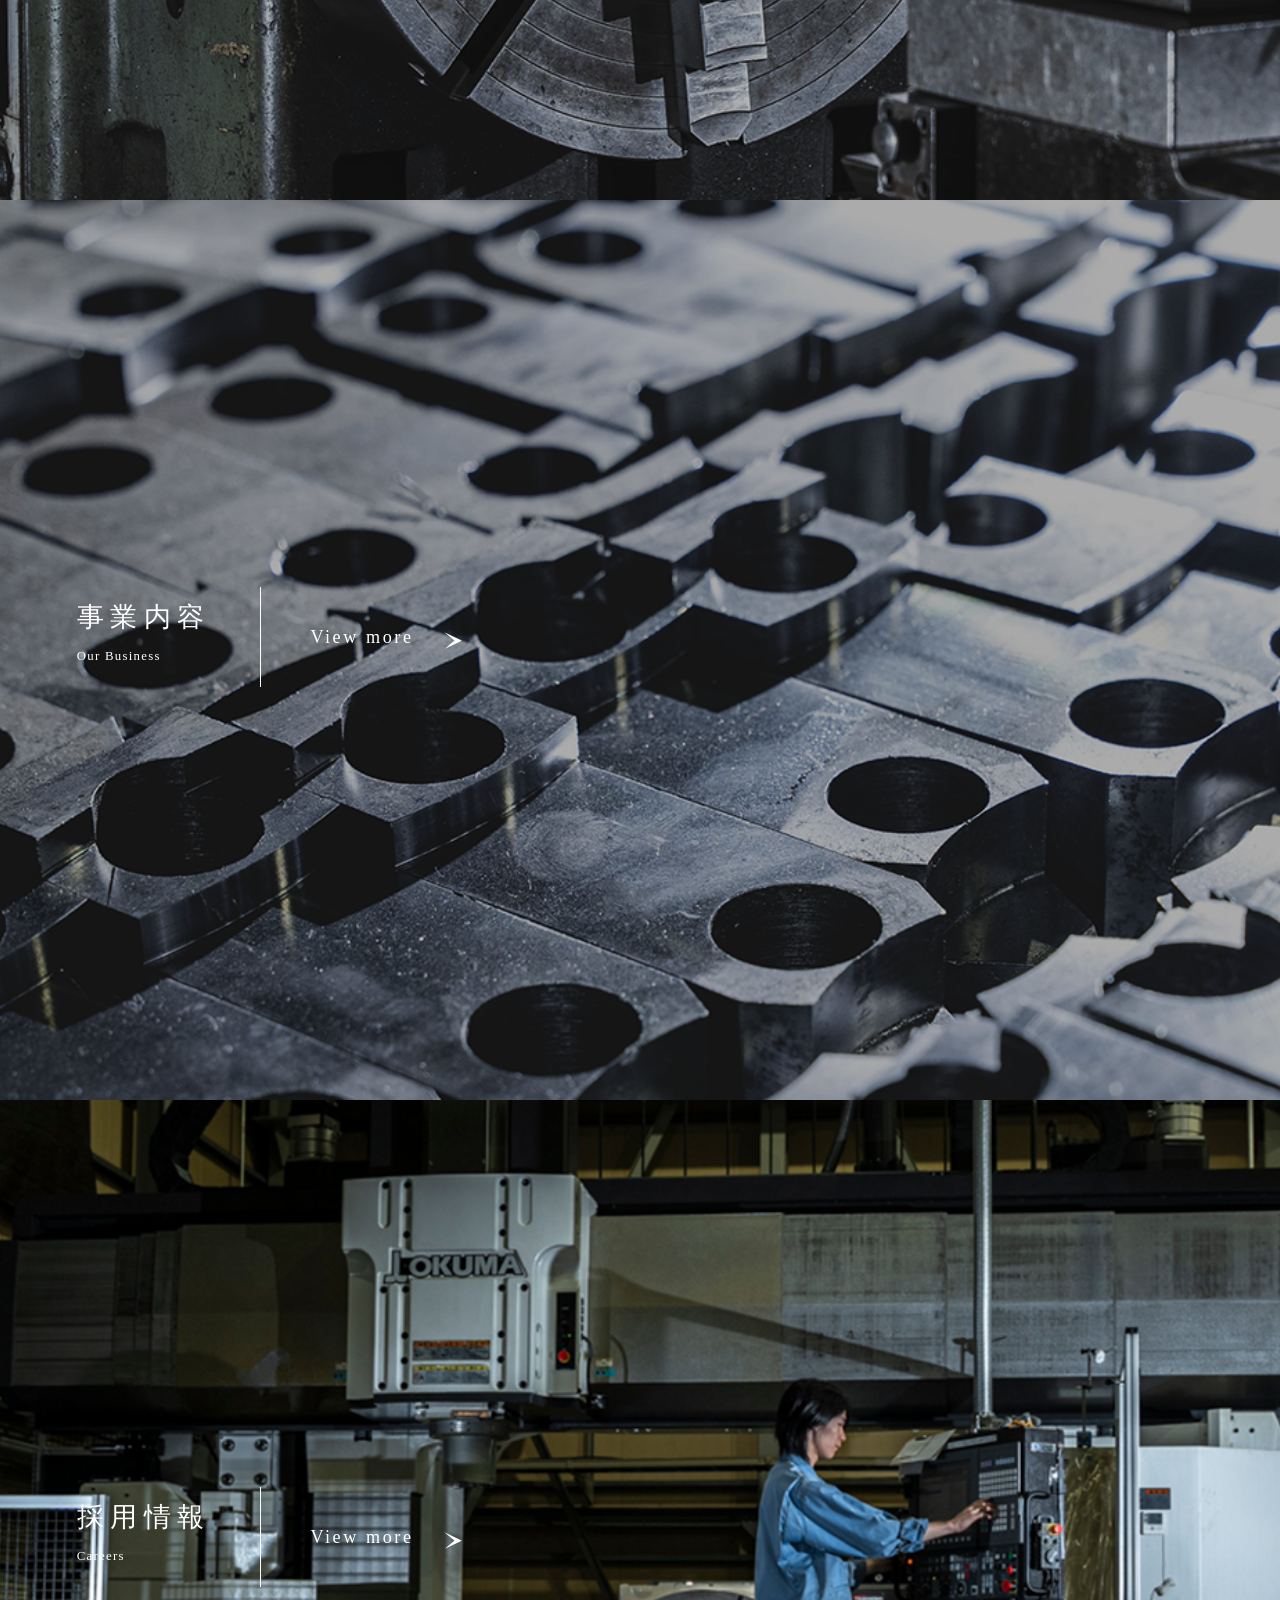
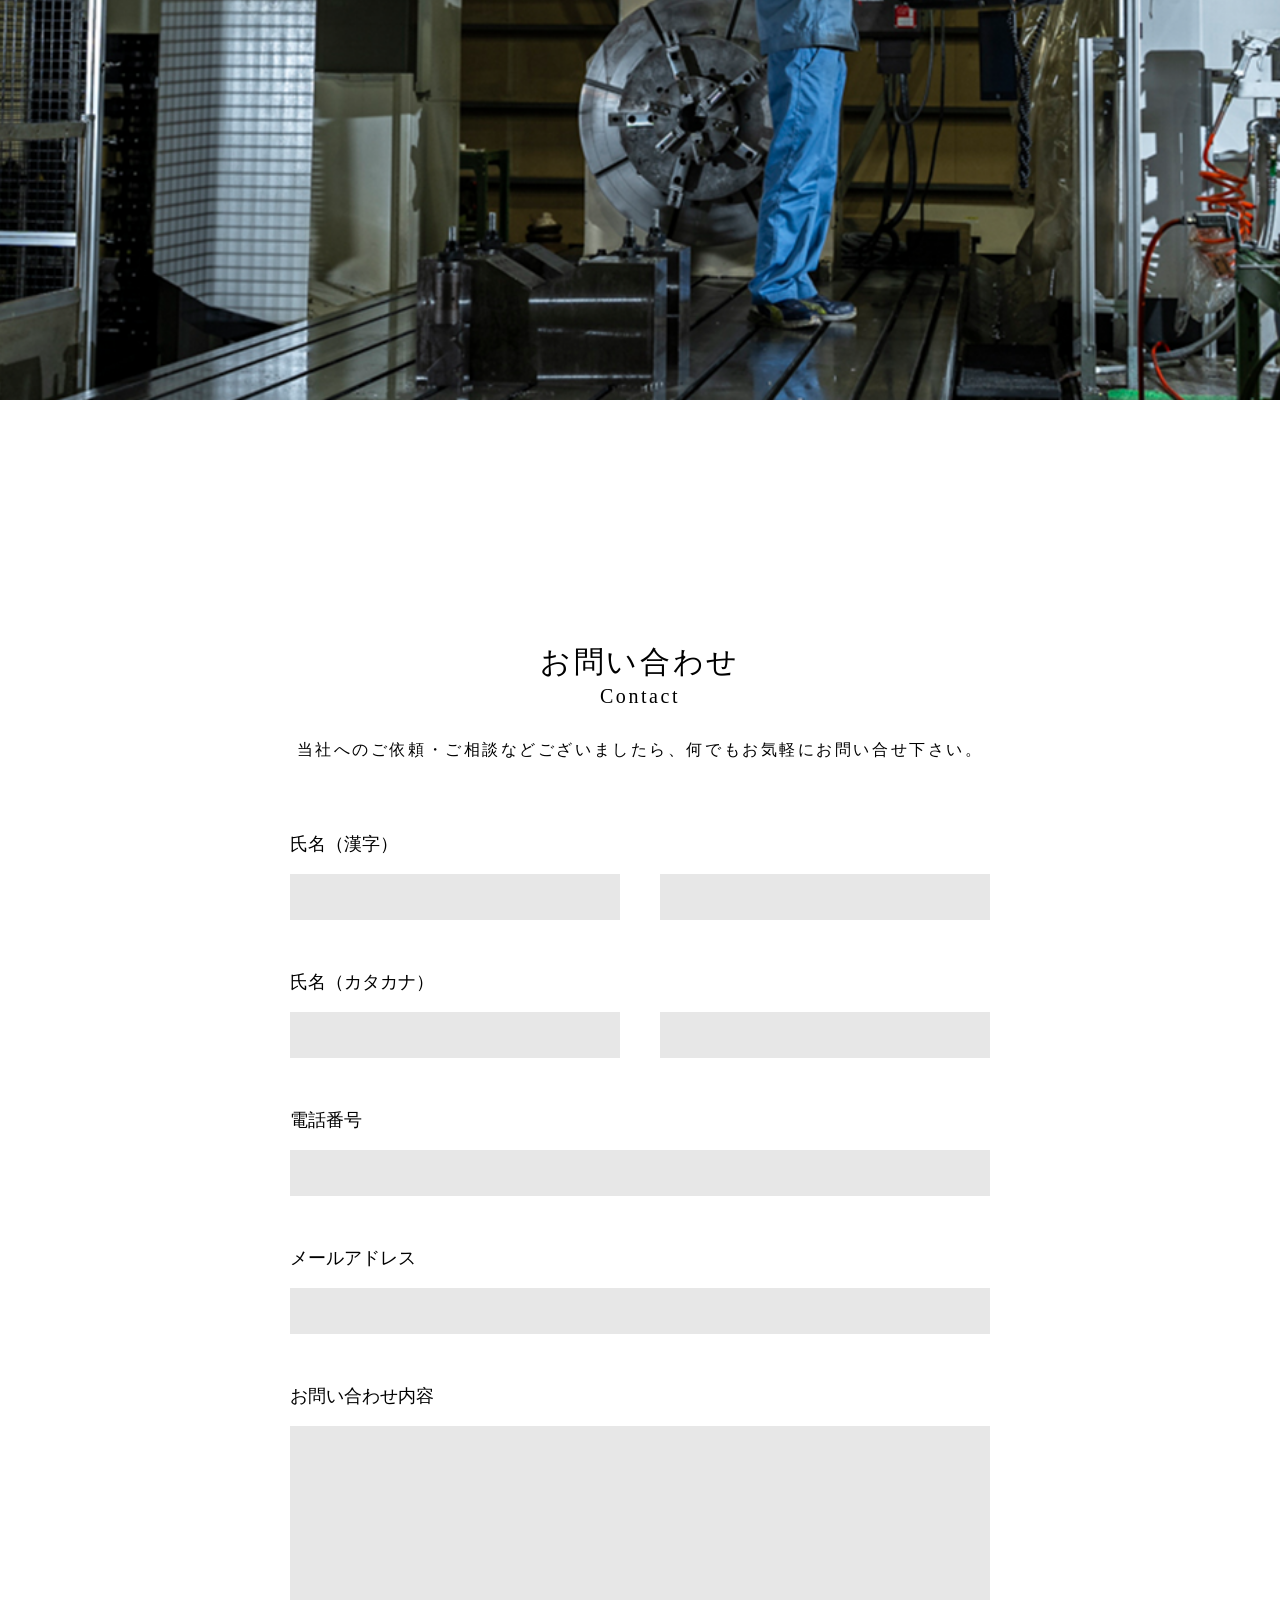
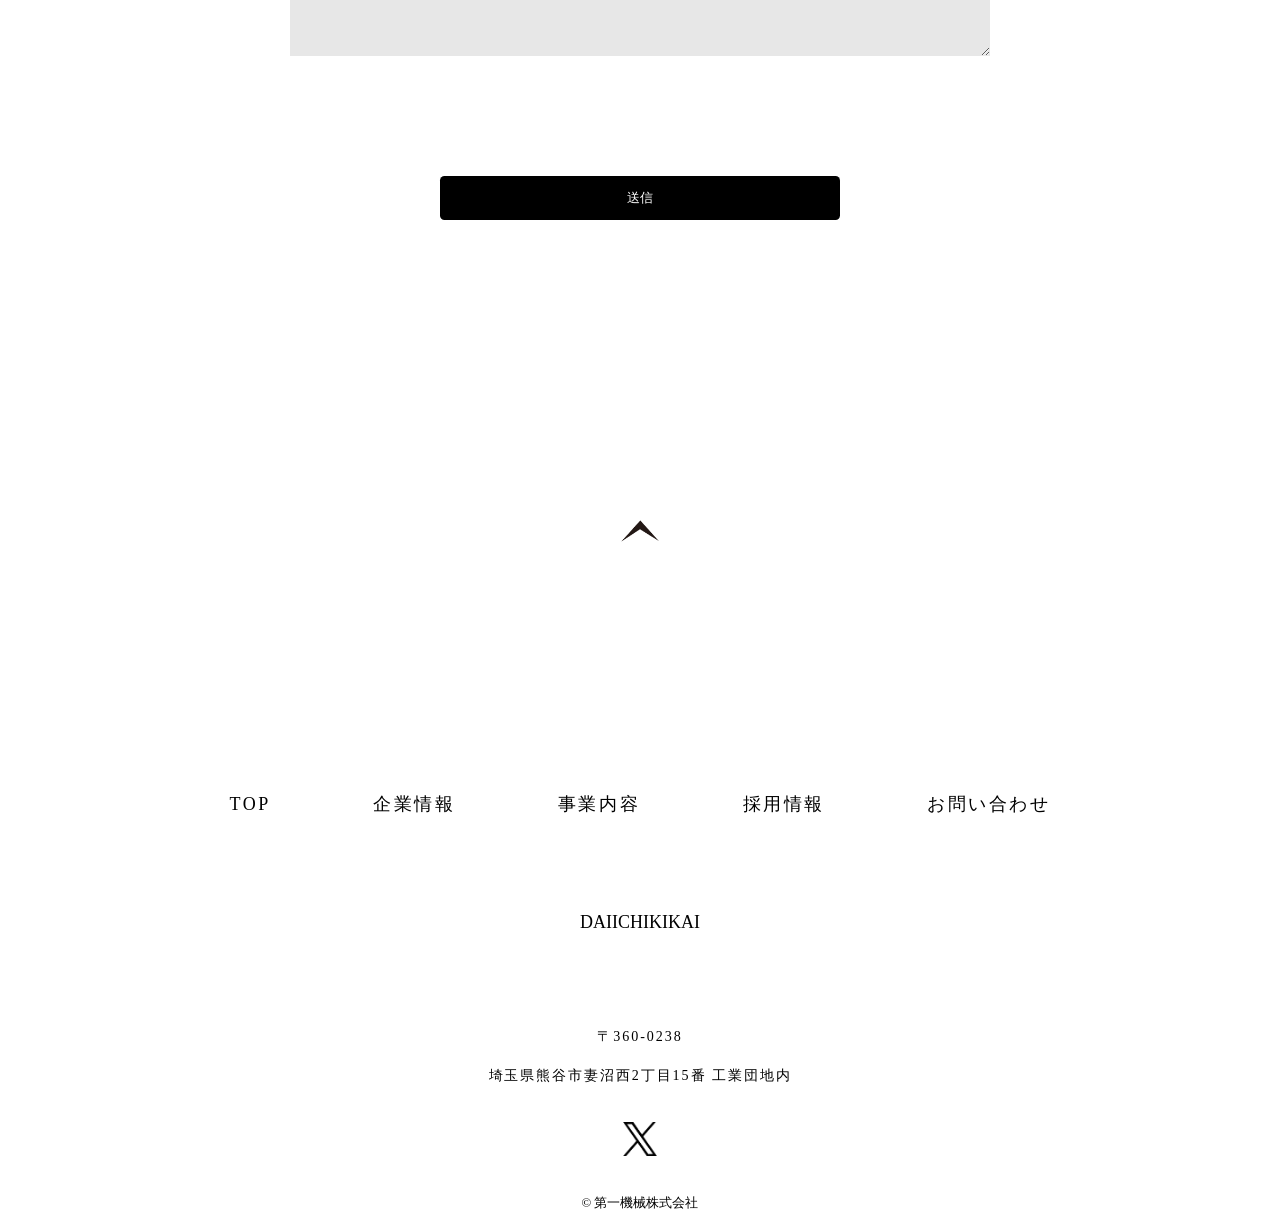
==== commit 108ddb0b: "deploy test" ====
--- a/index.html
+++ b/index.html
@@ -150,7 +150,7 @@
             </div>
           </div>
           <div class="c-form__item">
-            <label class="c-form__label" for="field-name">氏名（ひらがな）</label>
+            <label class="c-form__label" for="field-name">氏名（カタカナ）</label>
             <div class="c-form__input-wrap">
               <input name="entry.47301622" class="c-form__input" id="field-kana" type="text" required="required" />
               <input name="entry.980879942" class="c-form__input" id="field-kana" type="text" required="required" />
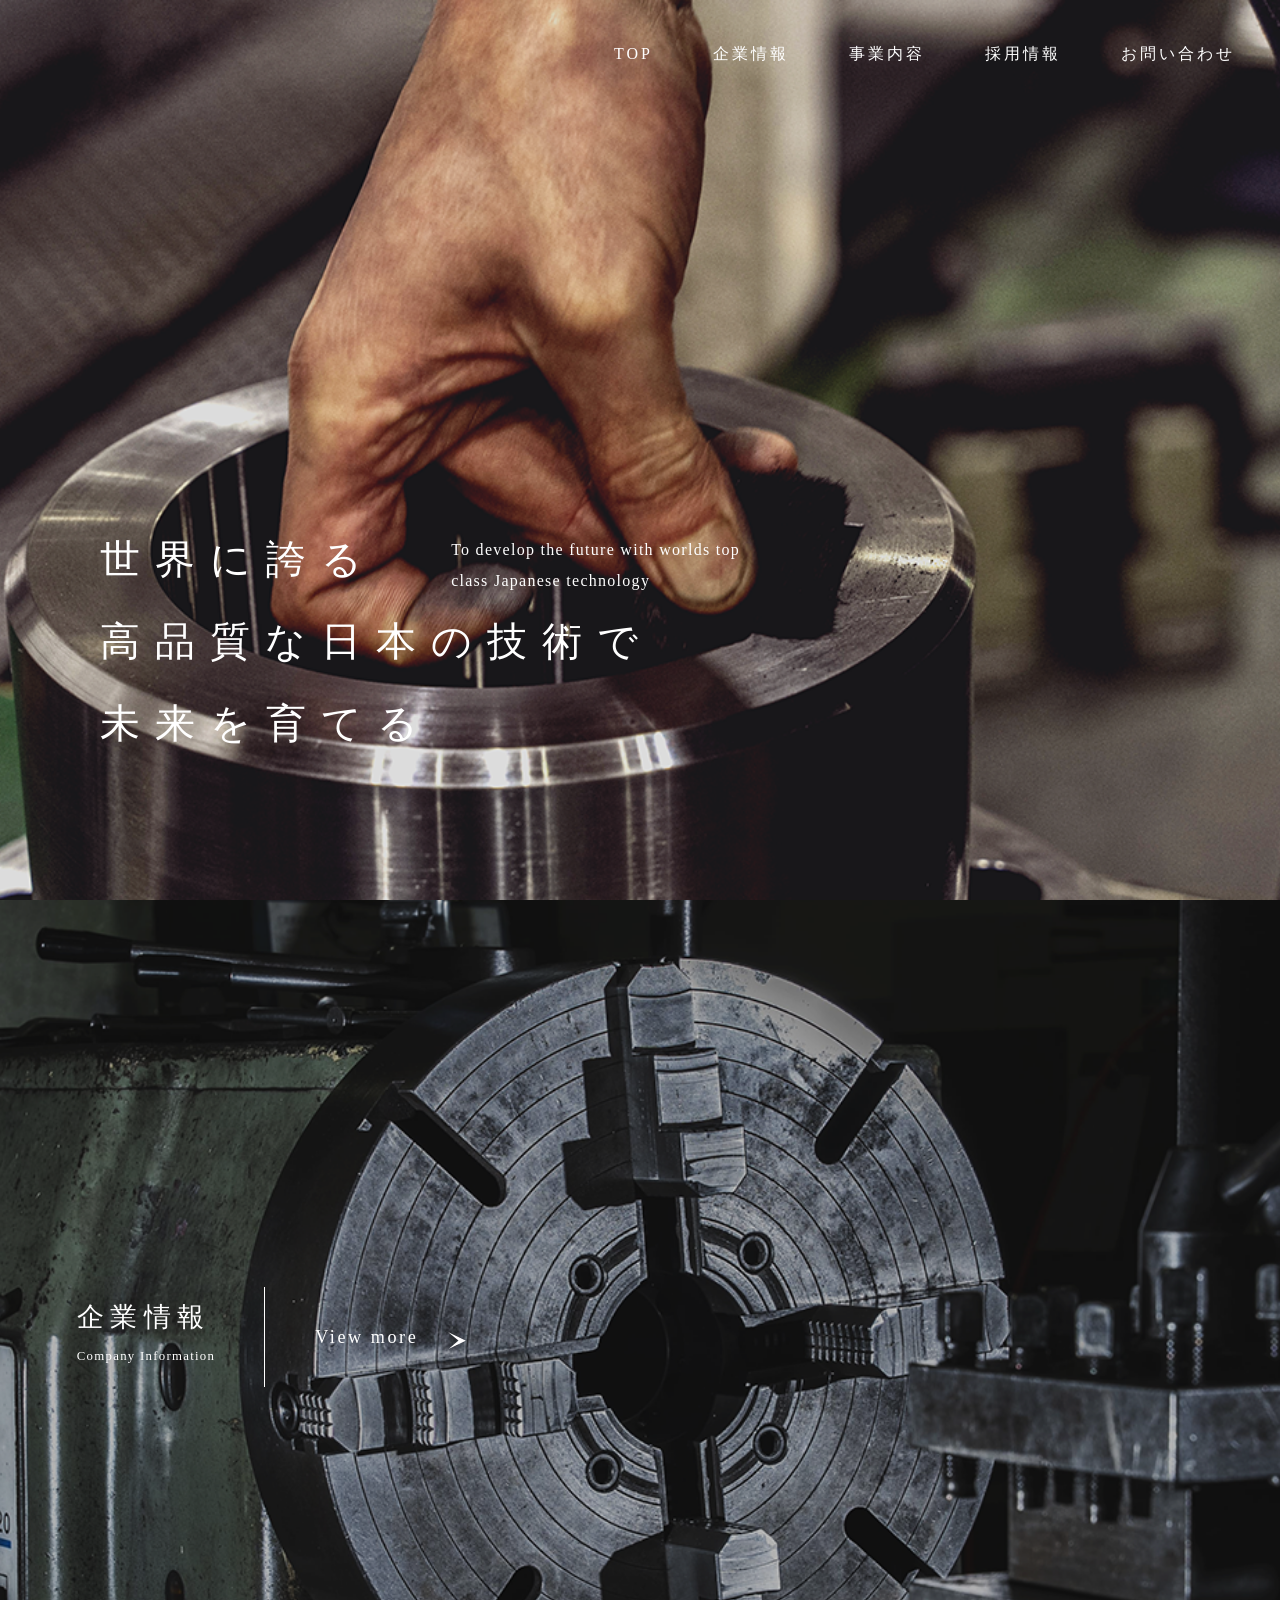
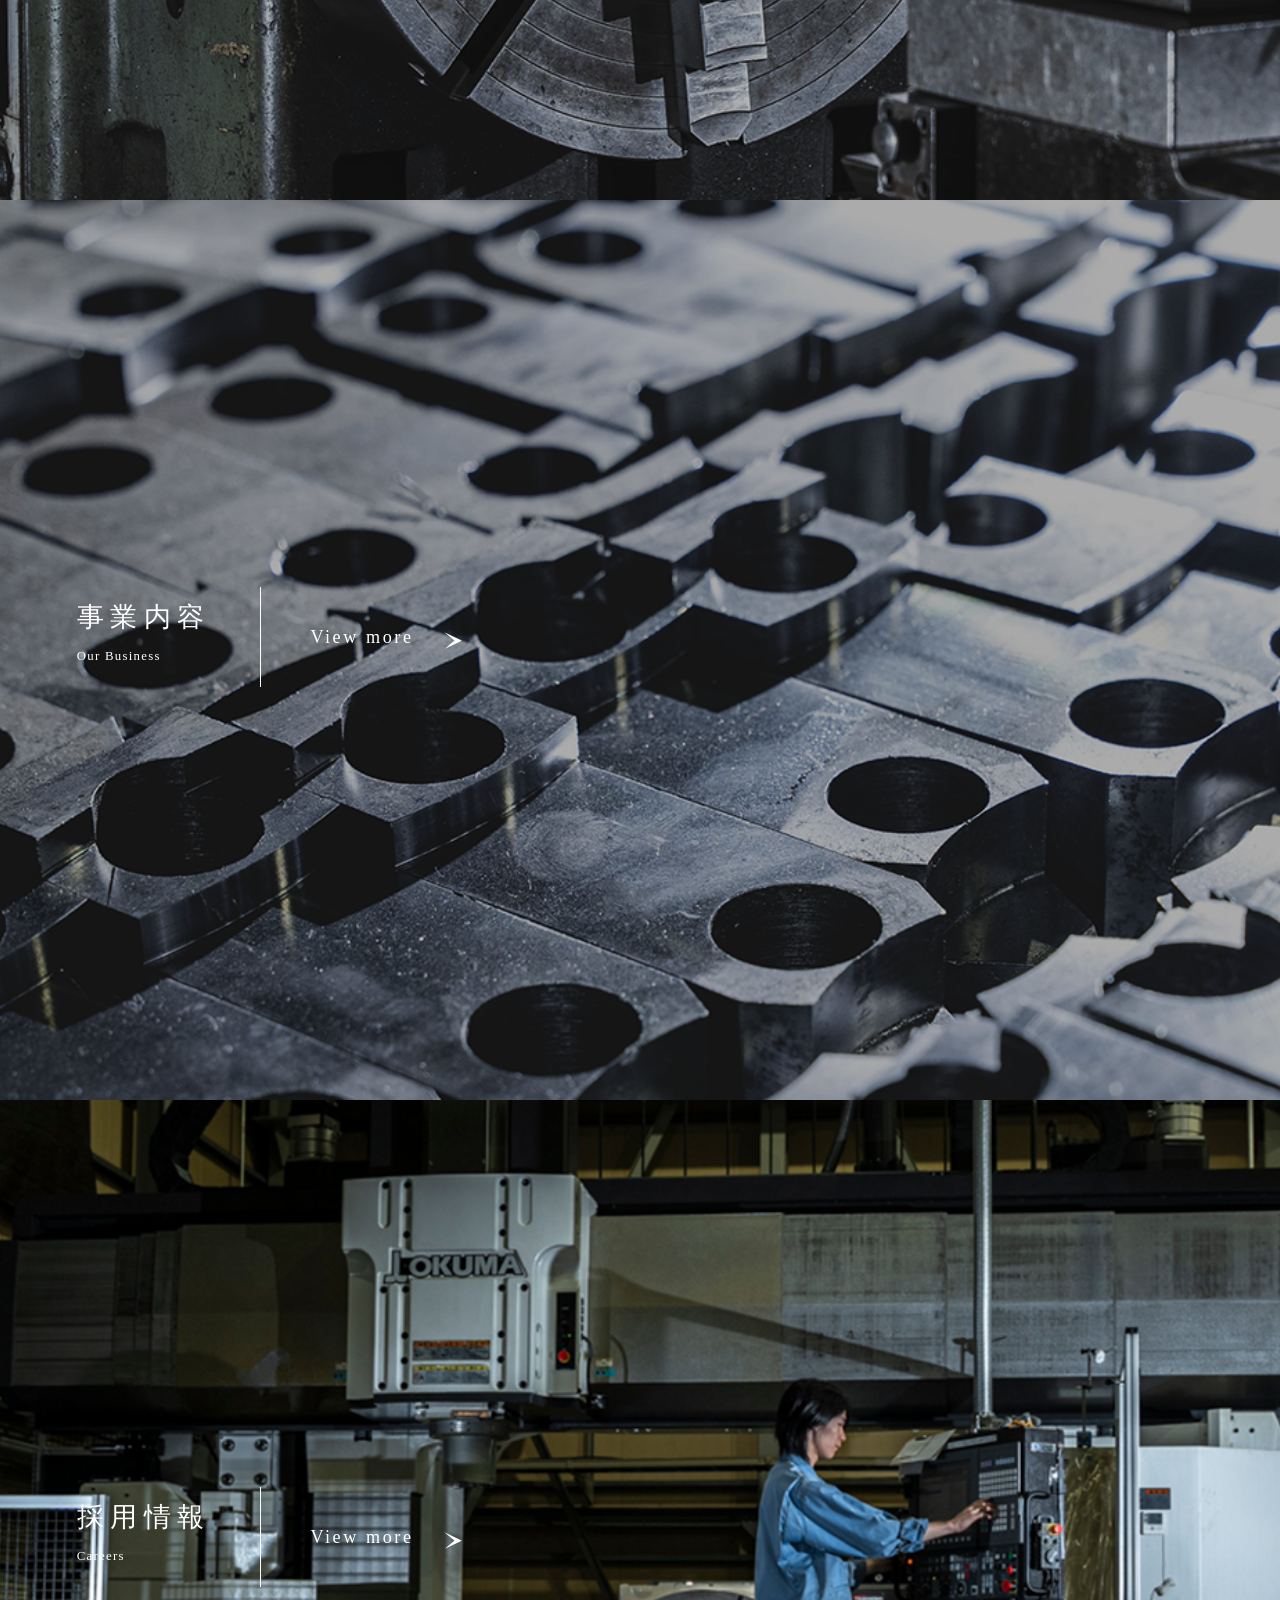
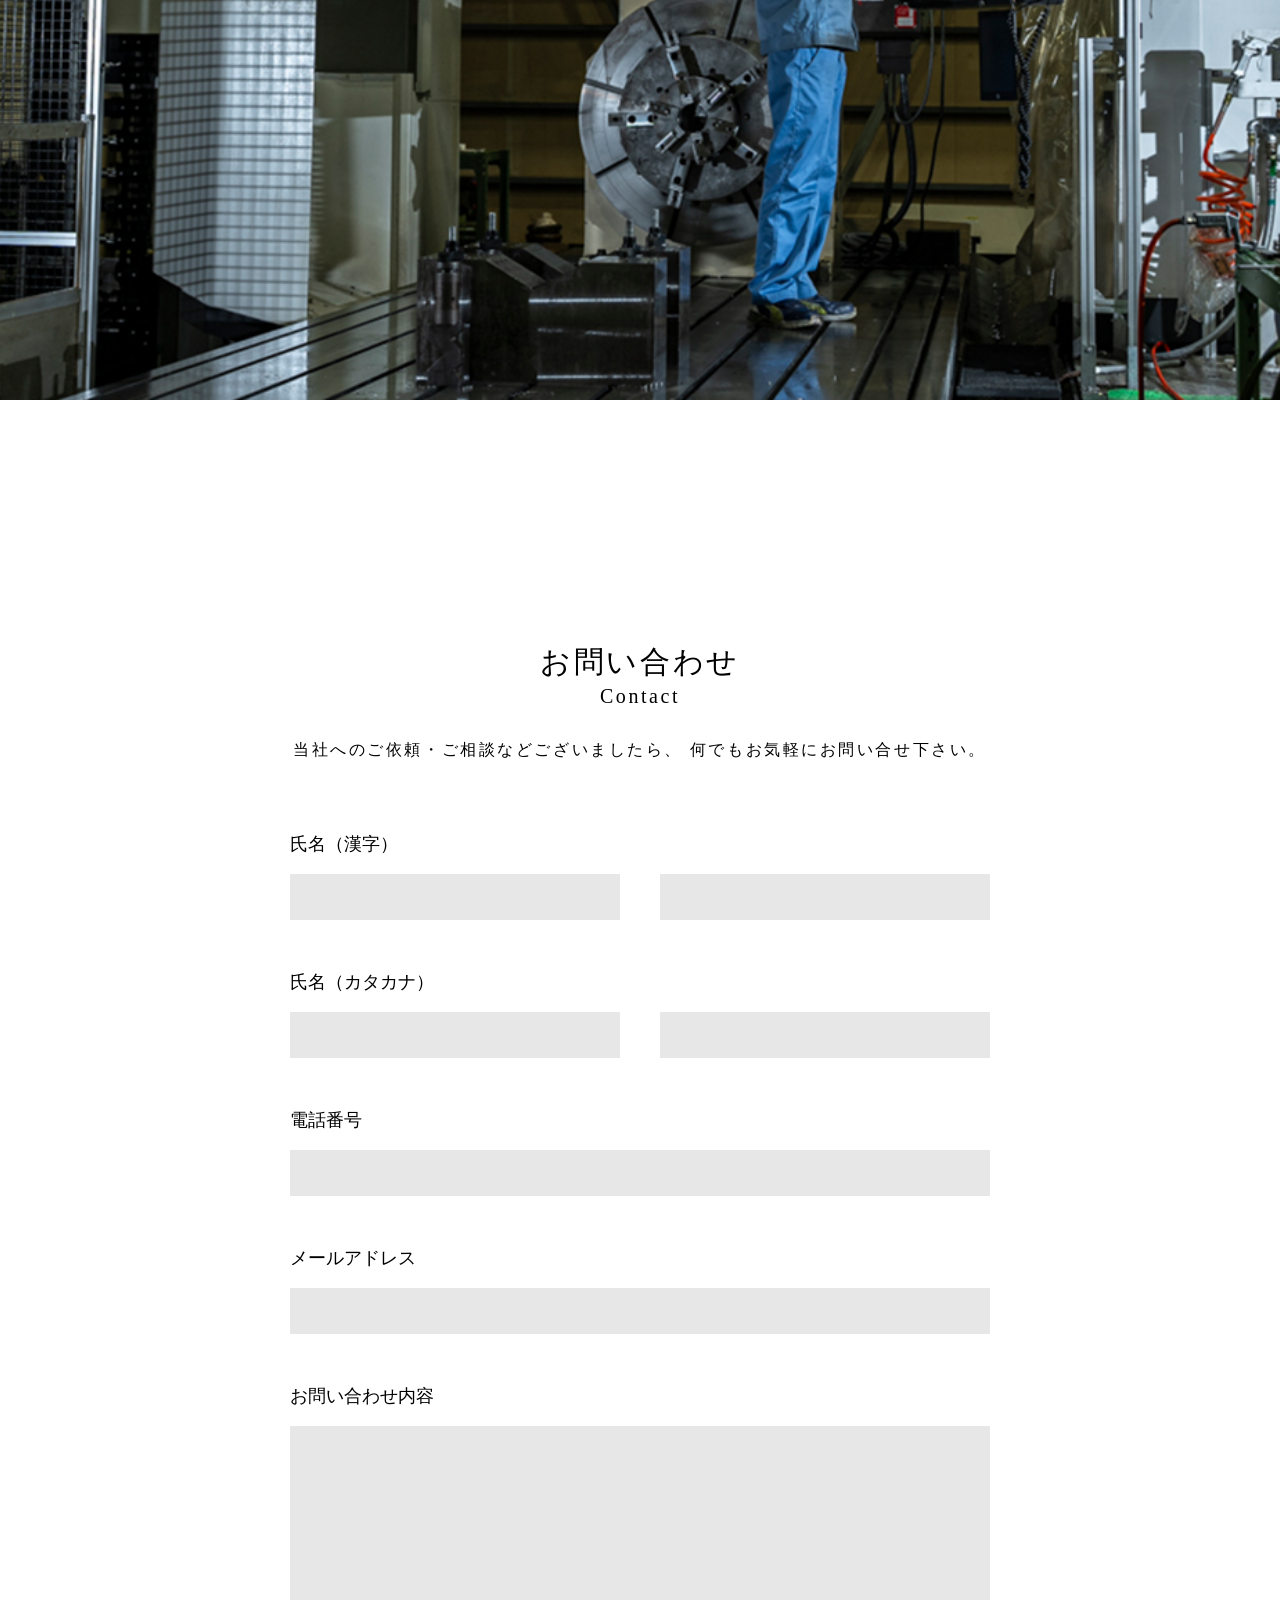
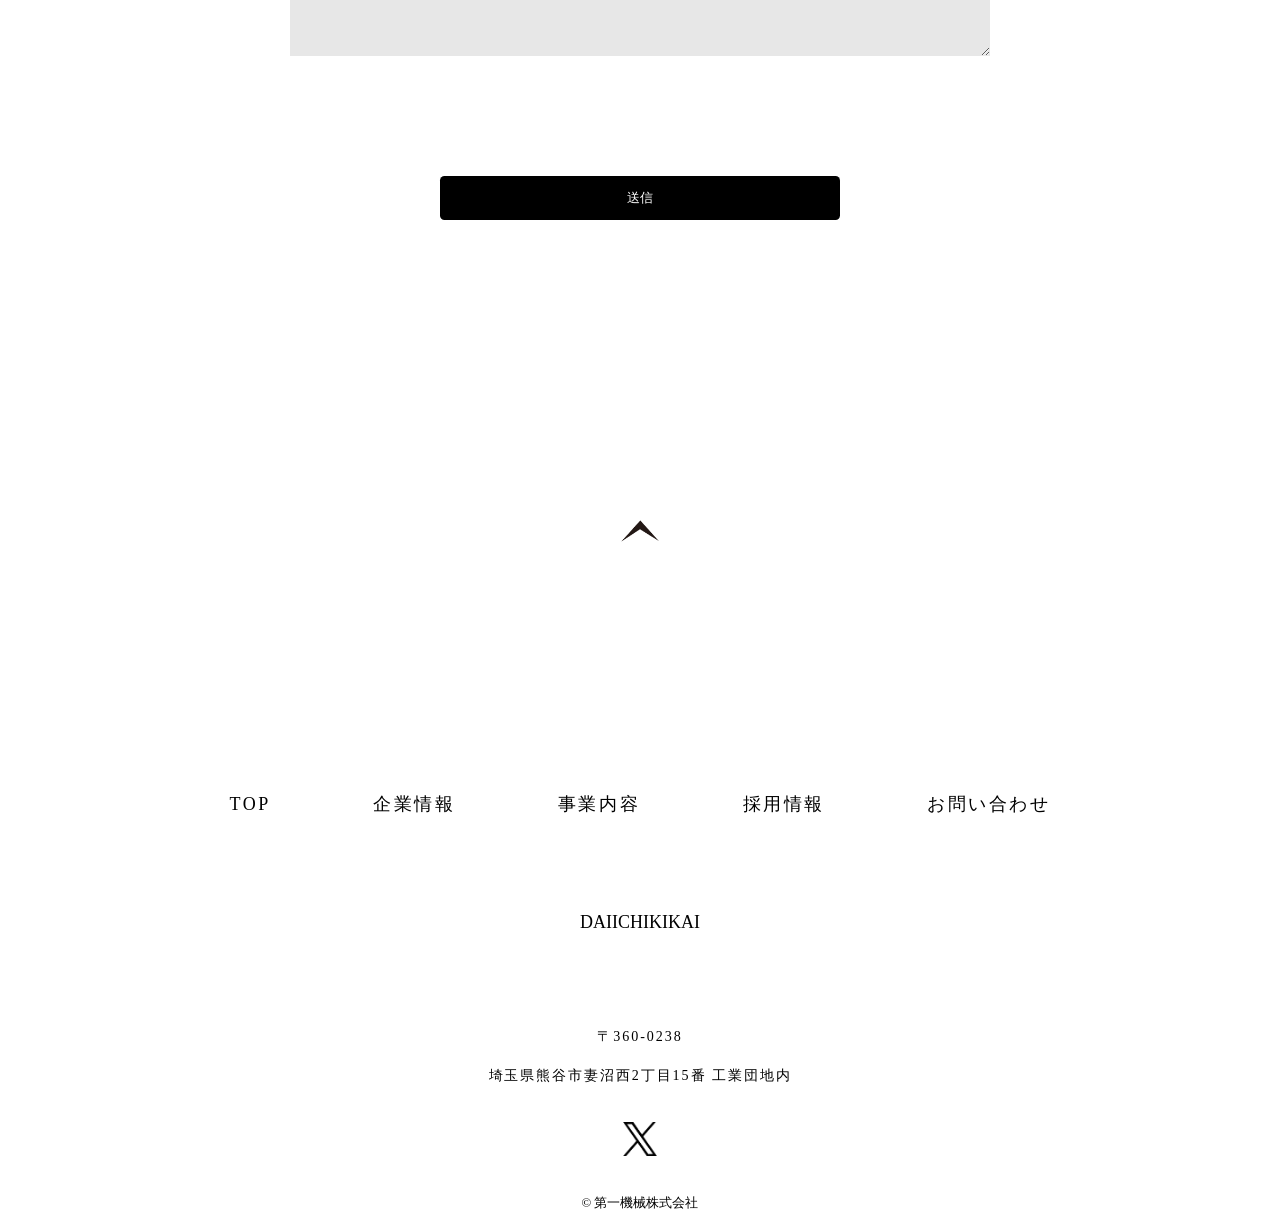
==== commit 97439116: "お問い合わせフォームの更新" ====
--- a/index.html
+++ b/index.html
@@ -132,7 +132,88 @@
         </div>
       </a>
     </section>
-    <section>
+
+<section>
+  <div id="contact" class="contact">
+    <div class="contact_title_container">
+      <h2 class="contact_title">お問い合わせ</h2>
+      <div class="contact_title-eng">Contact</div>
+      <div class="contact_info">
+        当社へのご依頼・ご相談などございましたら、<br class="sp_br">
+        何でもお気軽にお問い合せ下さい。
+      </div>
+    </div>
+
+    <!-- 送信完了メッセージ -->
+    <div id="thanksMessage" style="display:none; text-align:center; margin-top:20px;">
+      <p>お問い合わせありがとうございます。<br>送信が完了しました。</p>
+    </div>
+
+    <!-- 非表示iframe -->
+    <iframe name="hidden_iframe" style="display:none;"></iframe>
+
+    <form class="c-form"
+      action="https://docs.google.com/forms/d/e/1FAIpQLSeQE5_NTffU88JkEVCeybIKC4cgeHe9WdYxZrqN2_KWcDlNjQ/formResponse"
+      method="POST"
+      target="hidden_iframe"
+      onsubmit="submitted=true;">
+
+      <!-- 氏名（漢字） -->
+      <div class="c-form__item">
+        <label class="c-form__label" for="field-name-sei">氏名（漢字）</label>
+        <div class="c-form__input-wrap">
+          <input name="entry.2005620554" class="c-form__input" id="field-name-sei" type="text" required />
+          <input name="entry.465694198" class="c-form__input" id="field-name-mei" type="text" required />
+        </div>
+      </div>
+
+      <!-- 氏名（カタカナ） -->
+      <div class="c-form__item">
+        <label class="c-form__label" for="field-kana-sei">氏名（カタカナ）</label>
+        <div class="c-form__input-wrap">
+          <input name="entry.1630223541" class="c-form__input" id="field-kana-sei" type="text" required />
+          <input name="entry.1182498894" class="c-form__input" id="field-kana-mei" type="text" required />
+        </div>
+      </div>
+
+      <!-- 電話番号 -->
+      <div class="c-form__item">
+        <label class="c-form__label" for="field-tel">電話番号</label>
+        <input name="entry.1166974658" class="c-form__input" id="field-tel" type="tel" required />
+      </div>
+
+      <!-- メールアドレス -->
+      <div class="c-form__item">
+        <label class="c-form__label" for="field-mail">メールアドレス</label>
+        <input name="entry.1045781291" class="c-form__input" id="field-mail" type="email" required />
+      </div>
+
+      <!-- お問い合わせ内容 -->
+      <div class="c-form__item">
+        <label class="c-form__label" for="field-message">お問い合わせ内容</label>
+        <textarea name="entry.839337160" class="c-form__input" id="field-message"></textarea>
+      </div>
+
+      <div class="c-form__submit">
+        <button class="contact-submit" type="submit">送信</button>
+      </div>
+
+    </form>
+  </div>
+</section>
+
+<script>
+  var submitted = false;
+
+  document.querySelector('iframe[name="hidden_iframe"]').onload = function () {
+    if (submitted) {
+      document.querySelector('.c-form').style.display = 'none';
+      document.getElementById('thanksMessage').style.display = 'block';
+    }
+  };
+</script>
+
+    <!-- <section>
       <div id="contact" class="contact">
         <div class="contact_title_container">
           <h2 class="contact_title">お問い合わせ</h2>
@@ -173,8 +254,7 @@
           </div>
         </form>
       </div>
-
-    </section>
+    </section> -->
 
 
   </main>
